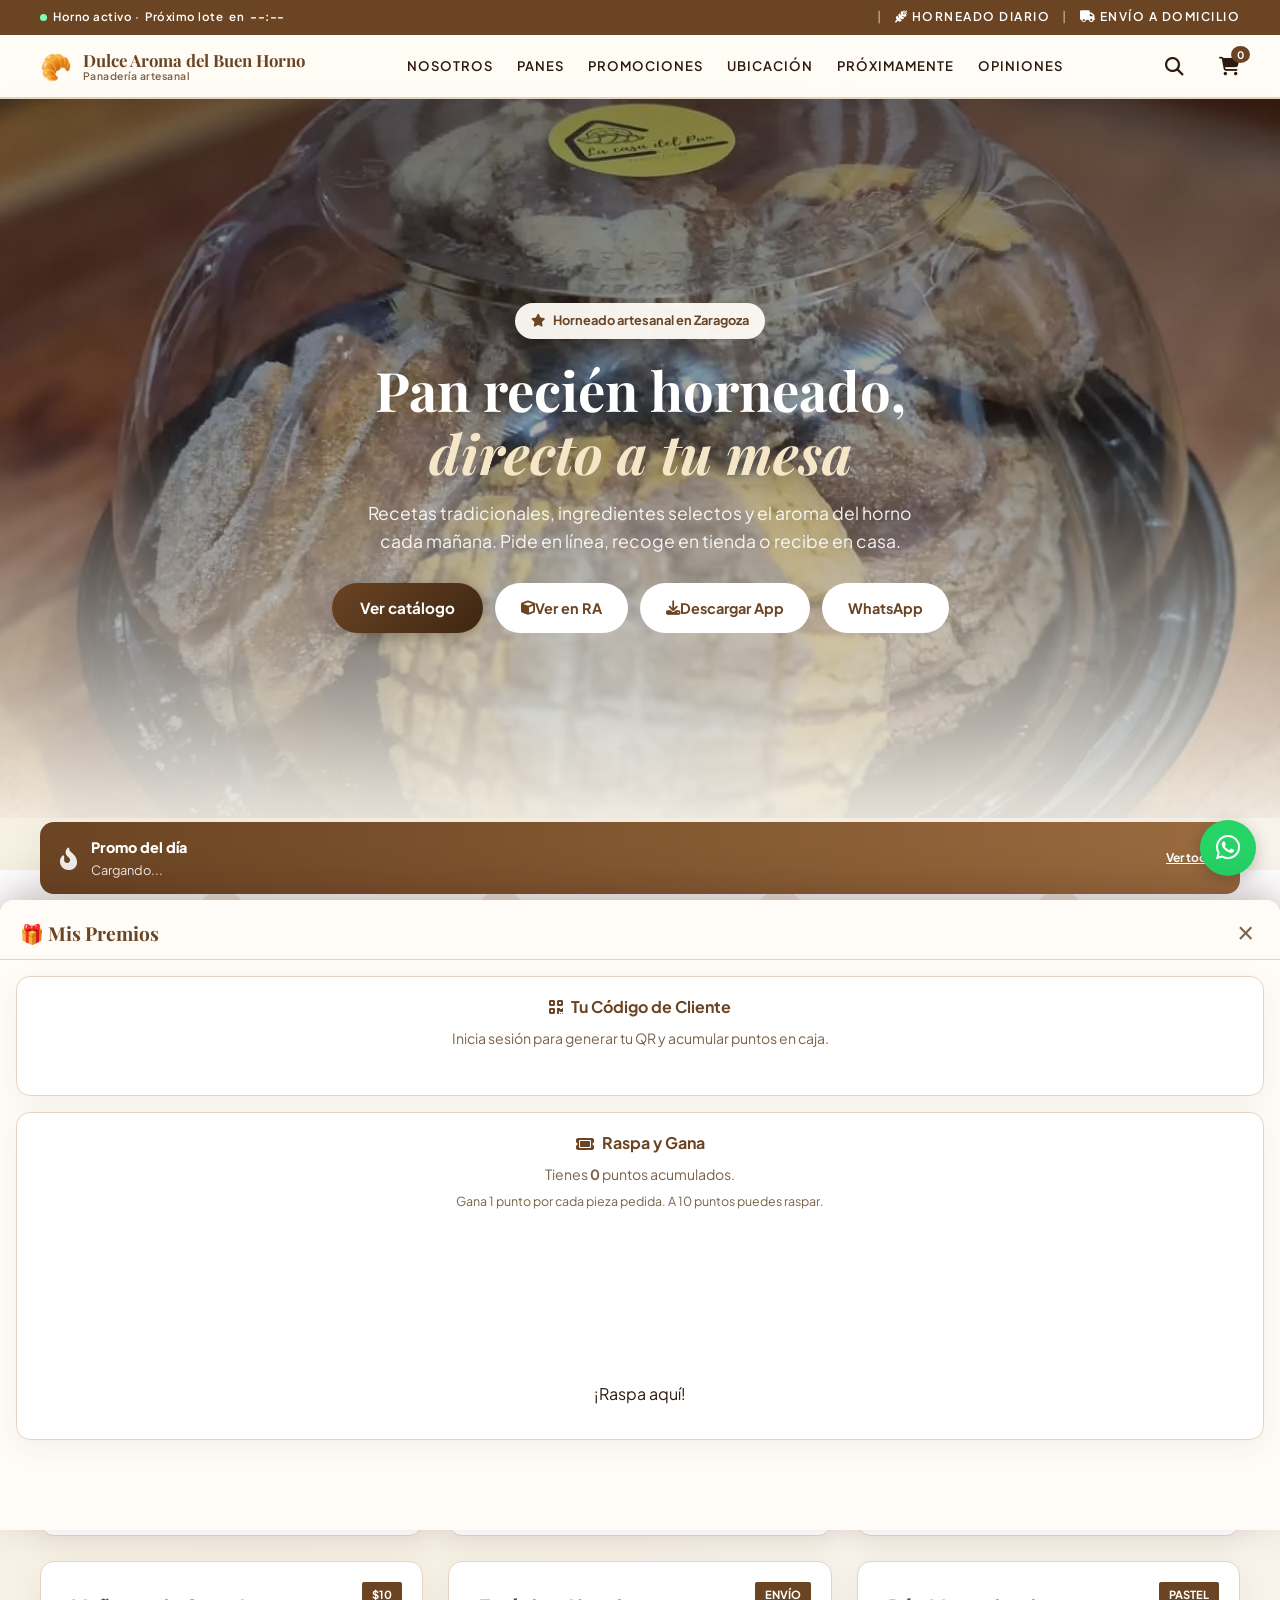
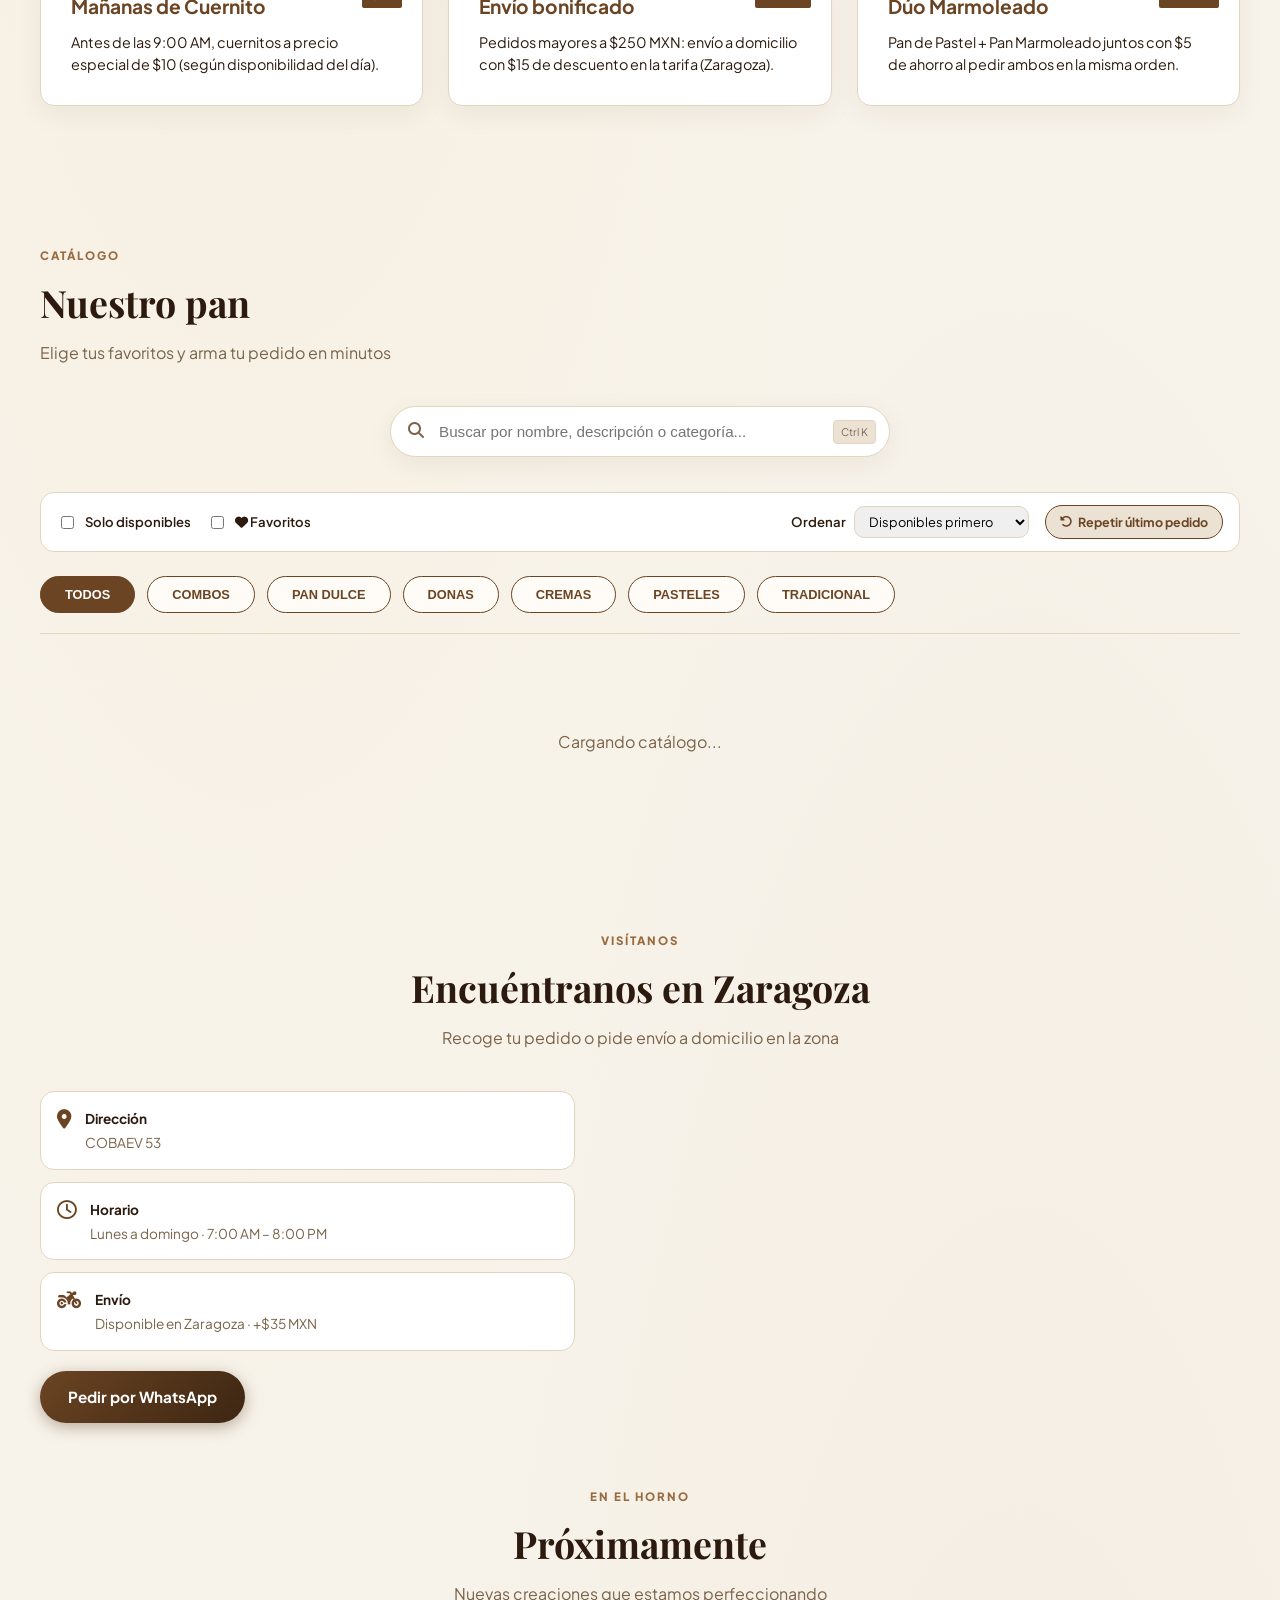
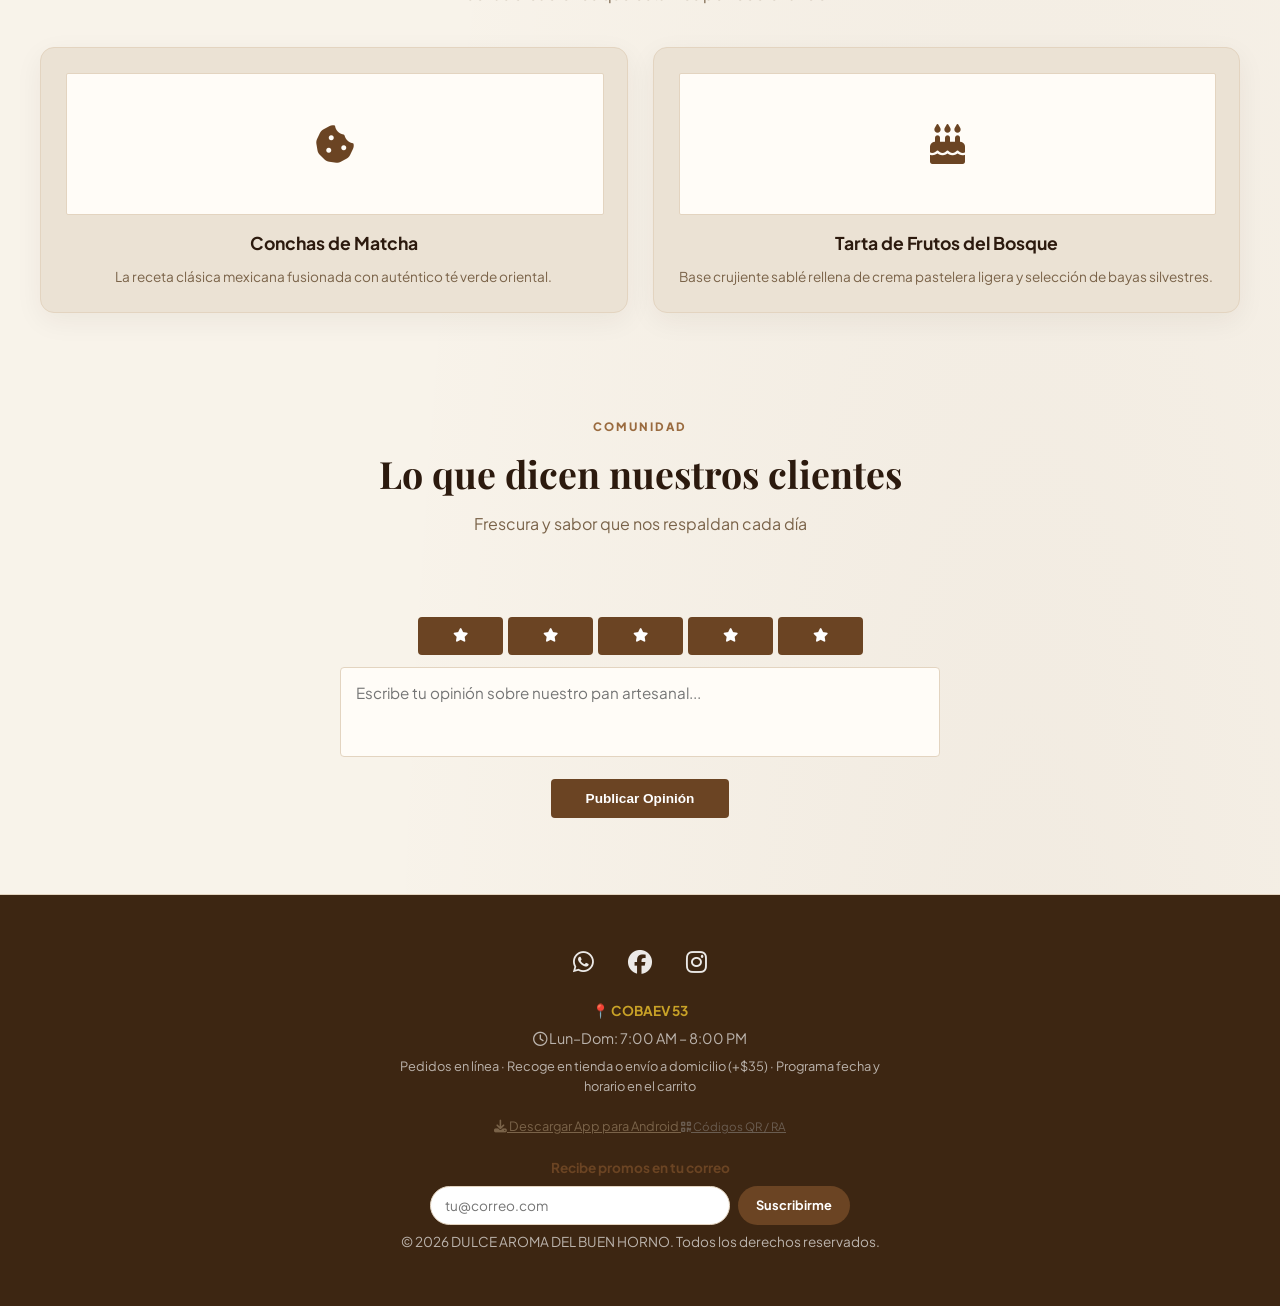
==== index.html @ f2984116 "Actualización App" ====
<!DOCTYPE html>
<html lang="es">
<head>
<script src="https://cdnjs.cloudflare.com/ajax/libs/qrcodejs/1.0.0/qrcode.min.js"></script>
    <meta charset="UTF-8">
    <meta name="viewport" content="width=device-width, initial-scale=1.0">
    <style>
        html, body {
            overflow-x: hidden;
            width: 100%;
            margin: 0;
            padding: 0;
            -webkit-user-select: none;
            user-select: none;
            -webkit-tap-highlight-color: transparent;
        }
        body {
            overscroll-behavior-y: none;
        }
    </style>
    <title>DULCE AROMA DEL BUEN HORNO - Panadería Artesanal en Zaragoza</title>
    <meta name="description" content="Pan artesanal horneado diario en Zaragoza. Pan dulce, donas, pasteles y combos. Pide en línea y recoge en tienda.">
    <meta name="theme-color" content="#7b5533">
    <link rel="canonical" href="https://dulce-aroma-del-buen-hor-8480a.web.app/">
    <meta property="og:type" content="website">
    <meta property="og:title" content="DULCE AROMA DEL BUEN HORNO - Panadería Artesanal">
    <meta property="og:description" content="Pan recién horneado, pedidos en línea y recogida en tienda. Zaragoza.">
    <meta property="og:image" content="img/Combo.webp">
    <meta property="og:locale" content="es_MX">
    <link rel="preconnect" href="https://fonts.googleapis.com">
    <link rel="preconnect" href="https://fonts.gstatic.com" crossorigin>
    <link href="https://fonts.googleapis.com/css2?family=Playfair+Display:ital,wght@0,500;0,700;1,500&family=Plus+Jakarta+Sans:wght@400;500;600;700;800&display=swap" rel="stylesheet">
    <link rel="stylesheet" href="css/style.css">
    <link rel="stylesheet" href="https://cdnjs.cloudflare.com/ajax/libs/font-awesome/6.4.0/css/all.min.css">
    <script src="https://cdn.jsdelivr.net/npm/sweetalert2@11" defer></script>
    <link rel="manifest" href="manifest.json">
    <link rel="icon" href="img/favicon.ico" type="image/x-icon">
    <meta name="apple-mobile-web-app-capable" content="yes">
    <meta name="apple-mobile-web-app-title" content="Dulce Aroma">
    <script type="application/ld+json">
    {
      "@context": "https://schema.org",
      "@type": "Bakery",
      "name": "Dulce Aroma del Buen Horno",
      "description": "Panadería artesanal con horneado diario en Zaragoza, México.",
      "image": "img/Combo.webp",
      "address": {
        "@type": "PostalAddress",
        "streetAddress": "COBAEV 53",
        "addressLocality": "Zaragoza",
        "addressCountry": "MX"
      },
      "openingHours": "Mo-Su 07:00-20:00",
      "telephone": "+529223773794",
      "servesCuisine": "Pan mexicano artesanal",
      "priceRange": "$$"
    }
    </script>
</head>
<body>

    <a href="#productos" class="skip-link">Saltar al catálogo</a>

    <div class="top-bar">
        <div class="top-bar-content">
            <span class="top-bar-live"><span class="pulse-dot" aria-hidden="true"></span> Horno activo · <span id="hornoCountdownLabel">Próximo lote</span> en <strong id="hornoCountdown">--:--</strong></span>
            <span class="top-bar-sep top-bar-sep-mid">|</span>
            <span><i class="fa-solid fa-wheat-awn" aria-hidden="true"></i> HORNEADO DIARIO</span>
            <span class="top-bar-sep">|</span>
            <span><i class="fa-solid fa-truck" aria-hidden="true"></i> ENVÍO A DOMICILIO</span>
        </div>
    </div>

    <div id="navOverlay" class="nav-overlay" aria-hidden="true"></div>

    <aside id="cartSidebar" class="side-panel cart-panel" role="dialog" aria-labelledby="cartTitle" aria-modal="true">
        <div class="cart-header side-header">
            <div>
                <p class="cart-eyebrow">Tu bolsa</p>
                <h2 id="cartTitle">Carrito</h2>
                <button type="button" id="btnClearCart" class="btn-link-subtle" onclick="vaciarCarritoCompleto()">Vaciar todo</button>
            </div>
            <button type="button" class="close-side" onclick="closeSide('cartSidebar')" aria-label="Cerrar carrito">&times;</button>
        </div>

        <div class="cart-panel-body">
            <section class="cart-block cart-block-items">
                <div class="cart-block-head">
                    <h3>Productos</h3>
                    <span id="cartItemCount" class="cart-pill">0</span>
                </div>
                <div id="cartItemsContainer" class="cart-items-list">
                    <div class="cart-empty-state">
                        <i class="fa-solid fa-basket-shopping" aria-hidden="true"></i>
                        <p>Tu carrito está vacío</p>
                        <button type="button" class="btn-secundario" onclick="closeSide('cartSidebar'); scrollAlCatalogo();">Ver catálogo</button>
                    </div>
                </div>
            </section>

            <div id="cartCheckoutPanel" class="cart-checkout-panel" hidden>
                <details class="cart-accordion" id="accordionCupon">
                    <summary><i class="fa-solid fa-ticket" aria-hidden="true"></i> Cupón de descuento</summary>
                    <div class="cart-accordion-body">
                        <div class="fila-cupon">
                            <input type="text" id="inputCupon" class="input-cupon" placeholder="Ej: CONCHALOVER" aria-label="Código de cupón">
                            <button type="button" class="btn-aplicar-cupon" onclick="aplicarCupon()">Aplicar</button>
                        </div>
                        <p id="mensajeCuponStatus" class="mensaje-cupon-ok" hidden></p>
                    </div>
                </details>

                <section class="cart-block cart-block-entrega">
                    <div class="cart-block-head">
                        <h3>Entrega</h3>
                    </div>

                    <p class="cart-hint">Elige cómo recibir tu pedido</p>
                    <div class="metodo-entrega-grid" role="radiogroup" aria-label="Método de entrega">
                        <label class="metodo-entrega-card is-selected">
                            <input type="radio" name="metodoEntrega" value="tienda" checked>
                            <span class="metodo-icon"><i class="fa-solid fa-store" aria-hidden="true"></i></span>
                            <span class="metodo-text">
                                <strong>Recoger en tienda</strong>
                                <small>Zaragoza · Sin costo</small>
                            </span>
                        </label>
                        <label class="metodo-entrega-card">
                            <input type="radio" name="metodoEntrega" value="domicilio">
                            <span class="metodo-icon"><i class="fa-solid fa-motorcycle" aria-hidden="true"></i></span>
                            <span class="metodo-text">
                                <strong>Envío a domicilio</strong>
                                <small>+<span id="labelCostoEnvio">$35.00</span> MXN</small>
                            </span>
                        </label>
                    </div>

                    <div id="bloqueDireccionDomicilio" class="bloque-direccion-domicilio" hidden>
                        <label for="direccionEntregaPedido">Dirección de entrega</label>
                        <textarea id="direccionEntregaPedido" rows="2" placeholder="Calle, número, colonia, referencias..."></textarea>
                        <p class="cart-hint-small">Usamos la dirección de tu perfil si iniciaste sesión; puedes corregirla aquí.</p>
                    </div>

                    <p class="cart-subtitle"><i class="fa-regular fa-calendar" aria-hidden="true"></i> Fecha y horario</p>
                    <div class="cart-campos-grid">
                        <div class="control-logistica">
                            <label for="fechaEntrega">Día</label>
                            <input type="date" id="fechaEntrega" required>
                        </div>
                        <div class="control-logistica">
                            <label for="horarioEntrega">Horario</label>
                            <select id="horarioEntrega" required>
                                <option value="">Selecciona...</option>
                                <option value="07:00 AM - 09:00 AM">07:00 – 09:00 (Recién horneado)</option>
                                <option value="09:00 AM - 11:00 AM">09:00 – 11:00</option>
                                <option value="11:00 AM - 01:00 PM">11:00 – 13:00</option>
                                <option value="04:00 PM - 06:00 PM">16:00 – 18:00 (Tarde)</option>
                                <option value="06:00 PM - 08:00 PM">18:00 – 20:00</option>
                            </select>
                        </div>
                    </div>
                </section>
            </div>
        </div>

        <div class="cart-footer side-footer">
            <div id="cartResumen" class="cart-resumen">
                <div class="resumen-linea"><span>Subtotal</span><span id="resumenSubtotal">$0.00</span></div>
                <div class="resumen-linea resumen-descuento" id="lineaDescuento" hidden>
                    <span>Descuento</span><span id="resumenDescuento">-$0.00</span>
                </div>
                <div class="resumen-linea resumen-envio" id="lineaEnvio" hidden>
                    <span>Envío a domicilio</span><span id="resumenEnvio">+$0.00</span>
                </div>
                <div class="resumen-linea resumen-total">
                    <span>Total</span><span id="cartTotalText">$0.00</span>
                </div>
            </div>
            <button type="button" class="btn-checkout" onclick="finalizarCompraServidor()">
                <span>Finalizar pedido</span>
                <i class="fa-solid fa-arrow-right" aria-hidden="true"></i>
            </button>
        </div>
    </aside>

    <aside id="sideCuenta" class="side-panel side-panel-perfil" role="dialog" aria-labelledby="perfilTitle" aria-modal="true">
        <div class="side-header">
            <div>
                <h2 id="perfilTitle">Mi cuenta</h2>
          <button type="button" id="btnCerrarSesion" class="btn-link-danger" onclick="cerrarSesionUsuario()">Cerrar sesión</button>
            </div>
             <button type="button" class="close-side" onclick="closeSide('sideCuenta')" aria-label="Cerrar perfil">&times;</button>
        </div>
        
        <div class="side-body perfil-body">
            <div class="perfil-hero-card">
                <div class="perfil-avatar-wrap">
                    <div class="perfil-avatar" id="perfilAvatarRing">
                        <img id="perfilAvatarImg" class="perfil-avatar-img" alt="" width="88" height="88" hidden>
                        <div id="perfilAvatarPlaceholder" class="perfil-avatar-placeholder" aria-hidden="true">
                            <i class="fa-solid fa-user"></i>
                        </div>
                    </div>
                    <label class="perfil-cambiar-foto" for="inputFotoPerfil">
                        <i class="fa-solid fa-camera" aria-hidden="true"></i> Cambiar foto
                    </label>
                    <input type="file" id="inputFotoPerfil" accept="image/jpeg,image/png,image/webp" hidden>
                </div>
                <div class="perfil-hero-texto">
                    <p class="perfil-nombre-display" id="perfNombre">Cargando...</p>
                    <p class="perfil-correo-display" id="perfCorreo">—</p>
                    <p class="perfil-miembro" id="perfMiembroDesde">Cliente registrado</p>
                </div>
            </div>

            <div id="vistaLecturaPerfil" class="perfil-secciones">
                <div class="perfil-datos-card perfil-card-moderna perfil-lealtad-card">
                    <h4><i class="fa-solid fa-star" aria-hidden="true"></i> Club Dulce Aroma</h4>
                    <p class="perfil-lealtad-puntos"><span id="perfPuntosLealtad">0</span> panes acumulados</p>
                    <div class="perfil-lealtad-barra"><div id="perfBarraLealtad" class="perfil-lealtad-fill"></div></div>
                    <p class="perfil-lealtad-hint">Gana 1 punto por cada pieza en tus pedidos. A 10 puntos: sorpresa del horno.</p>
                </div>
                <div class="perfil-datos-card perfil-card-moderna">
                    <h4><i class="fa-solid fa-address-card" aria-hidden="true"></i> Contacto y entrega</h4>
                    <dl class="perfil-dl">
                        <div><dt>Teléfono</dt><dd id="perfTelefono">—</dd></div>
                        <div><dt>Dirección</dt><dd id="perfDireccion">—</dd></div>
                    </dl>
                </div>
                <div class="perfil-datos-card perfil-card-moderna perfil-notes-card">
                    <h4><i class="fa-solid fa-note-sticky" aria-hidden="true"></i> Notas personales</h4>
                    <p class="perfil-notas-texto" id="perfNotas">Sin notas.</p>
                </div>

                <div class="perfil-datos-card perfil-card-moderna" style="border-left: 4px solid #7b5533;">
                    <h4><i class="fa-solid fa-ticket" aria-hidden="true"></i> Mis Cupones Ganados</h4>
                    <div id="contenedorCuponesPerfil" style="margin-top: 10px; max-height: 200px; overflow-y: auto;">
                        <p style="color: #888; font-size: 13px; text-align: center;">Cargando tus cupones...</p>
                    </div>
                </div>
                <button type="button" class="btn-pedir btn-perfil-editar" id="btnActivarEdicionPerf" onclick="conmutarModoEdicionPerfil(true)">
                    <i class="fa-solid fa-pen" aria-hidden="true"></i> Editar perfil
                </button>
            </div>
            
            
            <div id="vistaFormularioPerfil" class="perfil-formulario perfil-form-moderno">
                <div class="perfil-datos-card perfil-card-moderna">
                    <h4>Editar información</h4>
                    <div class="campo-perfil">
                        <label for="editPerfNombre">Nombre(s)</label>
                        <input type="text" id="editPerfNombre" autocomplete="given-name">
                    </div>
                    <div class="campo-perfil">
                        <label for="editPerfApellidos">Apellidos</label>
                        <input type="text" id="editPerfApellidos" autocomplete="family-name">
                    </div>
                    <div class="campo-perfil">
                        <label for="editPerfTelefono">Teléfono</label>
                        <input type="tel" id="editPerfTelefono" autocomplete="tel">
                    </div>
                    <div class="campo-perfil">
                        <label for="editPerfDireccion">Dirección completa</label>
                        <input type="text" id="editPerfDireccion" autocomplete="street-address">
                    </div>
                    <div class="campo-perfil">
                        <label for="editPerfNotas">Notas (alergias, preferencias, instrucciones)</label>
                        <textarea id="editPerfNotas" rows="3" placeholder="Ej: Sin nueces, timbre azul, dejar en portería..."></textarea>
                    </div>
                    <div class="fila-botones-perfil">
                        <button type="button" class="btn-pedir btn-guardar-perfil" onclick="guardarDatosPerfilActualizados()">Guardar cambios</button>
                        <button type="button" class="btn-pedir btn-cancelar-perfil" onclick="conmutarModoEdicionPerfil(false)">Cancelar</button>
                    </div>
                </div>
            </div>

            <hr class="divisor-perfil">
            <h4 class="titulo-historial-perfil"><i class="fa-solid fa-clock-rotate-left" aria-hidden="true"></i> Mis pedidos recientes</h4>
            <div id="contenedorHistorialPedidos">
                <p class="text-muted">Inicia sesión para ver tu historial de pan...</p>
            </div>
        </div>
    </aside>

    <div id="modalAuth" class="modal-auth" role="dialog" aria-labelledby="authTitle" aria-modal="true">
        <div class="auth-content">
            <button type="button" class="close-auth" onclick="closeAuth()" aria-label="Cerrar">&times;</button>
            <p id="authTitle" class="visually-hidden">Iniciar sesión o registrarse</p>
            <div class="auth-header">
                <button type="button" id="btnTabLogin" class="auth-tab active" onclick="switchTab('login')">INICIAR SESIÓN</button>
                <button type="button" id="btnTabRegister" class="auth-tab" onclick="switchTab('register')">REGISTRARSE</button>
            </div>
            <form id="formLogin" class="auth-form">
                <div class="auth-inputs">
                    <input type="email" id="loginCorreo" placeholder="Correo electrónico" required autocomplete="email">
                    <div class="password-wrapper">
                        <input type="password" id="loginPassword" placeholder="Contraseña" required autocomplete="current-password">
                        <button type="button" class="id-toggle fa-solid fa-eye" aria-label="Mostrar contraseña" onclick="togglePasswordVisibility('loginPassword', this)"></button>
                    </div>
                </div>
                <button type="submit" class="btn-submit-auth">ENTRAR</button>
            </form>
            <form id="formRegister" class="auth-form perfil-formulario">
                <div class="auth-inputs">
                    <input type="text" id="regNombre" placeholder="Nombre(s)" required autocomplete="given-name">
                    <input type="text" id="regApellidos" placeholder="Apellidos" required autocomplete="family-name">
                    <input type="email" id="regCorreo" placeholder="Correo electrónico" required autocomplete="email">
                    <input type="tel" id="regTelefono" placeholder="Teléfono" required autocomplete="tel">
                    <div class="password-wrapper">
                        <input type="password" id="regPassword" placeholder="Contraseña" required autocomplete="new-password">
                        <button type="button" class="id-toggle fa-solid fa-eye" aria-label="Mostrar contraseña" onclick="togglePasswordVisibility('regPassword', this)"></button>
                    </div>
                    <input type="text" id="regDireccion" placeholder="Dirección de envío completa" required autocomplete="street-address">
                </div>
                <button type="submit" class="btn-submit-auth">CREAR CUENTA</button>
            </form>
        </div>
    </div>

    <header class="main-header">
        <div class="header-container">
            <a href="#inicio" class="logo" aria-label="Dulce Aroma del Buen Horno">
                <span class="logo-icon" aria-hidden="true">🥐</span>
                <span class="logo-text">
                    <span class="logo-largo">Dulce Aroma del Buen Horno</span>
                    <span class="logo-corto">Dulce Aroma</span>
                    <span class="logo-tagline">Panadería artesanal</span>
                </span>
            </a>
            <button type="button" class="menu-toggle" id="menuToggle" aria-label="Abrir menú" aria-expanded="false" aria-controls="navPrincipal">
                <i class="fa-solid fa-bars" aria-hidden="true"></i>
            </button>
            <nav id="navPrincipal" class="nav-links" aria-label="Principal">
                <a href="#inicio">NOSOTROS</a>
                <a href="#productos">PANES</a>
                <a href="#promociones">PROMOCIONES</a>
                <a href="#ubicacion">UBICACIÓN</a>
                <a href="#proximamente">PRÓXIMAMENTE</a>
                <a href="#reseñas">OPINIONES</a>
            </nav>
            <div class="header-icons">
                <button type="button" onclick="window.abrirBusquedaRapida?.()" class="icon-link" aria-label="Búsqueda rápida (Ctrl+K)" title="Ctrl+K"><i class="fa-solid fa-magnifying-glass" aria-hidden="true"></i></button>
                <div id="userSessionContainer"></div>
                <button type="button" id="cartNavButton" onclick="openSide('cartSidebar')" class="icon-link cart-icon-wrapper" aria-label="Abrir carrito">
                    <i class="fa-solid fa-cart-shopping" aria-hidden="true"></i>
                    <span id="cartCount" class="badge">0</span>
                </button>
            </div>
        </div>
    </header>

    <section id="inicio" class="hero">
        <div class="hero-overlay"></div>
        <div class="hero-content">
            <span class="hero-badge"><i class="fa-solid fa-star" aria-hidden="true"></i> Horneado artesanal en Zaragoza</span>
            <h1>Pan recién horneado,<br><em>directo a tu mesa</em></h1>
            <p>Recetas tradicionales, ingredientes selectos y el aroma del horno cada mañana. Pide en línea, recoge en tienda o recibe en casa.</p>
            <div class="hero-actions">
                <button type="button" class="btn-primario" onclick="scrollAlCatalogo()">Ver catálogo</button>
            <a href="ra.html" class="btn-secundario-hero"><i class="fa-solid fa-cube" aria-hidden="true"></i> Ver en RA</a>
            <a href="/app.apk" download class="btn-secundario-hero btn-instalar-app" id="btnInstalarApp">
    <i class="fa-solid fa-download" aria-hidden="true"></i> Descargar App
</a>
            <a href="https://wa.me/529223773794" class="btn-secundario-hero" target="_blank" rel="noopener noreferrer">WhatsApp</a>
            <div id="appExclusivaSeccion" class="app-exclusiva-seccion" hidden>
                <div class="qr-usuario-card">
                    <h4>Tu Código de Cliente</h4>
                    <p>Muestra este QR en caja para identificarte y acumular puntos.</p>
                    <div id="qrcodeContainer"></div>
                    <p class="qr-info-id">ID: <span id="qrUserId"></span></p>
                </div>
                <div class="raspa-gana-card">
                    <h4>Raspa y Gana un Pan Gratis!</h4>
                    <p>Tienes <span id="puntosUsuarioRaspaGana">0</span> puntos. Raspa para ver si ganas!</p>
                    <div id="scratchCardContainer" class="scratch-card-container">
                        <canvas id="scratchCardCanvas" width="300" height="150"></canvas>
                        <div class="scratch-card-overlay">¡Raspa aquí!</div>
                    </div>
                    <p id="raspaGanaMensaje" class="raspa-gana-mensaje" hidden></p>
                    <button id="btnNuevoRaspaGana" class="btn-primario" hidden>Jugar de nuevo</button>
                </div>
            </div>
            </div>
        </div>
    </section>

    <div id="promoDelDia" class="promo-dia-banner reveal-on-scroll" role="status">
        <div class="promo-dia-inner">
            <span class="promo-dia-icon"><i class="fa-solid fa-fire-flame-curved" aria-hidden="true"></i></span>
            <div>
                <p class="promo-dia-titulo">Promo del día</p>
                <p class="promo-dia-desc">Cargando...</p>
            </div>
            <a href="#promociones" class="promo-dia-link">Ver todas</a>
        </div>
    </div>

    <section class="trust-bar" aria-label="Ventajas">
        <div class="trust-bar-inner">
            <div class="trust-item"><i class="fa-solid fa-fire-burner" aria-hidden="true"></i><span>Horneado diario</span></div>
            <div class="trust-item"><i class="fa-solid fa-hand-holding-heart" aria-hidden="true"></i><span>Hecho a mano</span></div>
            <div class="trust-item"><i class="fa-solid fa-store" aria-hidden="true"></i><span>Recogida en tienda</span></div>
            <div class="trust-item"><i class="fa-solid fa-motorcycle" aria-hidden="true"></i><span>Envío a domicilio</span></div>
        </div>
    </section>

    <section class="destacados-seccion reveal-on-scroll" aria-label="Más pedidos">
        <div class="destacados-header">
            <h3><i class="fa-solid fa-fire" aria-hidden="true"></i> Lo más pedido hoy</h3>
            <button type="button" class="btn-link-subtle" onclick="scrollAlCatalogo()">Ver todo</button>
        </div>
        <div id="destacadosTrack" class="destacados-track"></div>
    </section>

    <section id="promociones" class="seccion-promociones reveal-on-scroll">
        <header class="section-header">
            <span class="section-eyebrow">Ofertas</span>
            <h2>Promociones de la semana</h2>
            <p class="section-desc">Aprovecha antes de que se acaben del mostrador</p>
        </header>
        <div class="grid-promociones">
            <div class="card-promocion">
                <div class="promo-badge">2X1</div>
                <h4>Martes de Donas</h4>
                <p>Compra dona de chocolate o azúcar y llévate la segunda gratis. Válido martes en mostrador y pedidos web.</p>
            </div>
            <div class="card-promocion">
                <div class="promo-badge">-15%</div>
                <h4>Viernes de Roles</h4>
                <p>15% de descuento en Roles de Canela cada viernes. Cupón en carrito: <strong>HORNO20</strong> (mín. 3 piezas).</p>
            </div>
            <div class="card-promocion">
                <div class="promo-badge">3×2</div>
                <h4>Empanadas del jueves</h4>
                <p>Lleva 3 empanadas y paga 2. Ideal para la merienda o para compartir en familia.</p>
            </div>
            <div class="card-promocion">
                <div class="promo-badge">$10</div>
                <h4>Mañanas de Cuernito</h4>
                <p>Antes de las 9:00 AM, cuernitos a precio especial de $10 (según disponibilidad del día).</p>
            </div>
            <div class="card-promocion">
                <div class="promo-badge">ENVÍO</div>
                <h4>Envío bonificado</h4>
                <p>Pedidos mayores a $250 MXN: envío a domicilio con $15 de descuento en la tarifa (Zaragoza).</p>
            </div>
            <div class="card-promocion">
                <div class="promo-badge">PASTEL</div>
                <h4>Dúo Marmoleado</h4>
                <p>Pan de Pastel + Pan Marmoleado juntos con $5 de ahorro al pedir ambos en la misma orden.</p>
            </div>
        </div>
    </section>

    <section id="productos" class="productos-seccion reveal-on-scroll">
        <header class="section-header section-header-left">
            <span class="section-eyebrow">Catálogo</span>
            <h2>Nuestro pan</h2>
            <p class="section-desc">Elige tus favoritos y arma tu pedido en minutos</p>
        </header>
        <div class="contenedor-buscador-pan">
            <i class="fa-solid fa-magnifying-glass icono-busqueda" aria-hidden="true"></i>
            <input type="search" id="inputBuscador" placeholder="Buscar por nombre, descripción o categoría..." aria-label="Buscar productos">
            <kbd class="busqueda-kbd" aria-hidden="true">Ctrl K</kbd>
        </div>
        <div class="catalogo-toolbar">
            <label class="toolbar-toggle">
                <input type="checkbox" id="toggleSoloDisponibles">
                <span>Solo disponibles</span>
            </label>
            <label class="toolbar-toggle">
                <input type="checkbox" id="toggleSoloFavoritos">
                <span><i class="fa-solid fa-heart" aria-hidden="true"></i> Favoritos</span>
            </label>
            <label class="toolbar-orden">
                <span>Ordenar</span>
                <select id="selectOrdenCatalogo">
                    <option value="default">Disponibles primero</option>
                    <option value="precio-asc">Precio: menor a mayor</option>
                    <option value="precio-desc">Precio: mayor a menor</option>
                    <option value="nombre">Nombre A–Z</option>
                </select>
            </label>
            <button type="button" class="btn-repetir-pedido" onclick="repetirUltimoPedido()">
                <i class="fa-solid fa-rotate-left" aria-hidden="true"></i> Repetir último pedido
            </button>
        </div>
        <div class="categorias-bar" role="tablist" aria-label="Categorías de productos">
            <button type="button" class="btn-categoria active" data-categoria="todos">TODOS</button>
            <button type="button" class="btn-categoria" data-categoria="combos">COMBOS</button>
            <button type="button" class="btn-categoria" data-categoria="pan-dulce">PAN DULCE</button>
            <button type="button" class="btn-categoria" data-categoria="donas">DONAS</button>
            <button type="button" class="btn-categoria" data-categoria="cremas">CREMAS</button>
            <button type="button" class="btn-categoria" data-categoria="pasteles">PASTELES</button>
            <button type="button" class="btn-categoria" data-categoria="tradicional">TRADICIONAL</button>
        </div>
        <p id="mensajeSinResultados" class="mensaje-sin-resultados" hidden>No encontramos ese pan. Prueba otro nombre o categoría.</p>
        <div id="grid-productos" class="grid-productos">
    <p class="catalogo-cargando">Cargando catálogo...</p>
</div>
    </section>

    <section id="ubicacion" class="seccion-ubicacion reveal-on-scroll">
        <header class="section-header">
            <span class="section-eyebrow">Visítanos</span>
            <h2>Encuéntranos en Zaragoza</h2>
            <p class="section-desc">Recoge tu pedido o pide envío a domicilio en la zona</p>
        </header>
        <div class="ubicacion-grid">
            <div class="ubicacion-info">
                <div class="ubicacion-card">
                    <i class="fa-solid fa-location-dot" aria-hidden="true"></i>
                    <div>
                        <strong>Dirección</strong>
                        <p>COBAEV 53</p>
                    </div>
                </div>
                <div class="ubicacion-card">
                    <i class="fa-regular fa-clock" aria-hidden="true"></i>
                    <div>
                        <strong>Horario</strong>
                        <p>Lunes a domingo · 7:00 AM – 8:00 PM</p>
                    </div>
                </div>
                <div class="ubicacion-card">
                    <i class="fa-solid fa-motorcycle" aria-hidden="true"></i>
                    <div>
                        <strong>Envío</strong>
                        <p>Disponible en Zaragoza · +$35 MXN</p>
                    </div>
                </div>
                <a href="https://wa.me/529223773794" class="btn-primario ubicacion-cta" target="_blank" rel="noopener noreferrer">Pedir por WhatsApp</a>
            </div>
           <div class="ubicacion-mapa">
    <iframe 
        src="https://www.google.com/maps/embed?pb=!1m18!1m12!1m3!1d3375.349100690003!2d-94.6316231!3d17.9594421!2m3!1f0!2f0!3f0!3m2!1i1024!2i768!4f13.1!3m3!1m2!1s0x85ea273b74885835%3A0x3eb988dba9226eed!2sCOBAEV%2053!5e1!3m2!1ses-419!2smx!4v1780695218769!5m2!1ses-419!2smx" 
        width="100%" 
        height="100%" 
        style="border:0;" 
        allowfullscreen="" 
        loading="lazy" 
        referrerpolicy="no-referrer-when-downgrade">
    </iframe>
</div>
        </div>
    </section>

    <section id="proximamente" class="seccion-proximamente reveal-on-scroll">
        <header class="section-header">
            <span class="section-eyebrow">En el horno</span>
            <h2>Próximamente</h2>
            <p class="section-desc">Nuevas creaciones que estamos perfeccionando</p>
        </header>
        <div class="grid-proximamente">
            <div class="item-prox">
                <div class="prox-img-placeholder"><i class="fa-solid fa-cookie-bite" aria-hidden="true"></i></div>
                <h4>Conchas de Matcha</h4>
                <p>La receta clásica mexicana fusionada con auténtico té verde oriental.</p>
            </div>
            <div class="item-prox">
                <div class="prox-img-placeholder"><i class="fa-solid fa-cake-candles" aria-hidden="true"></i></div>
                <h4>Tarta de Frutos del Bosque</h4>
                <p>Base crujiente sablé rellena de crema pastelera ligera y selección de bayas silvestres.</p>
            </div>
        </div>
    </section>

    <section id="reseñas" class="seccion-reseñas reveal-on-scroll">
        <header class="section-header">
            <span class="section-eyebrow">Comunidad</span>
            <h2>Lo que dicen nuestros clientes</h2>
            <p class="section-desc">Frescura y sabor que nos respaldan cada día</p>
        </header>
        <div id="lista-reseñas" class="grid-reseñas"></div>
        <div class="form-reseña-contenedor">
            <div class="selector-estrellas-calif" role="group" aria-label="Calificación">
                <button type="button" class="fa-solid fa-star estrella-voto" data-valor="1" aria-label="1 estrella"></button>
                <button type="button" class="fa-solid fa-star estrella-voto" data-valor="2" aria-label="2 estrellas"></button>
                <button type="button" class="fa-solid fa-star estrella-voto" data-valor="3" aria-label="3 estrellas"></button>
                <button type="button" class="fa-solid fa-star estrella-voto" data-valor="4" aria-label="4 estrellas"></button>
                <button type="button" class="fa-solid fa-star estrella-voto" data-valor="5" aria-label="5 estrellas"></button>
            </div>
            <textarea id="texto-reseña" placeholder="Escribe tu opinión sobre nuestro pan artesanal..." aria-label="Tu opinión"></textarea>
            <button type="button" onclick="enviarReseña()">Publicar Opinión</button>
        </div>
    </section>

    <footer>
        <div class="redes-sociales">
            <a href="https://wa.me/529223773794" target="_blank" rel="noopener noreferrer" aria-label="WhatsApp"><i class="fab fa-whatsapp" aria-hidden="true"></i></a>
            <a href="https://www.facebook.com/profile.php?id=61590232454249" target="_blank" rel="noopener noreferrer" aria-label="Facebook"><i class="fab fa-facebook" aria-hidden="true"></i></a>
            <a href="https://www.instagram.com/dulcearoma_delbuenhorno" target="_blank" rel="noopener noreferrer" aria-label="Instagram"><i class="fab fa-instagram" aria-hidden="true"></i></a>
        </div>
        <p class="footer-location">📍 COBAEV 53</p>
        <p class="footer-horario"><i class="fa-regular fa-clock" aria-hidden="true"></i> Lun–Dom: 7:00 AM – 8:00 PM</p>
        <p class="footer-aviso">Pedidos en línea · Recoge en tienda o envío a domicilio (+$35) · Programa fecha y horario en el carrito</p>
        <p class="footer-app-pronto" id="footerAppMovil">
            <a href="/app.apk" download style="color:inherit;">
    <i class="fa-solid fa-download"></i> Descargar App para Android
</a>
        <button type="button" class="footer-link-discreto" id="btnToggleQrRa" aria-expanded="false" aria-controls="panelQrRa">
            <i class="fa-solid fa-qrcode" aria-hidden="true"></i> Códigos QR / RA
        </button>
        <div id="panelQrRa" class="panel-qr-ra" hidden>
            <p class="panel-qr-titulo">Experiencia RA — CODIGORA</p>
            <p class="panel-qr-desc">Escanea para ver cómo lucirá nuestra panadería en realidad aumentada.</p>
            <img src="img/CODIGORA.webp" alt="Código QR CODIGORA para realidad aumentada" width="140" height="140" loading="lazy">
            <a href="ra.html" class="panel-qr-enlace">Abrir experiencia RA</a>
        </div>
        <form id="formNewsletter" class="newsletter-footer">
            <p class="newsletter-titulo">Recibe promos en tu correo</p>
            <div class="newsletter-fila">
                <input type="email" name="email" placeholder="tu@correo.com" required aria-label="Correo para newsletter">
                <button type="submit">Suscribirme</button>
            </div>
        </form>
        <p class="footer-copyright">&copy; 2026 DULCE AROMA DEL BUEN HORNO. Todos los derechos reservados.</p>
    </footer>

    <div id="stickyCartBar" class="sticky-cart-bar" aria-live="polite">
        <div class="sticky-cart-info">
            <span class="sticky-cart-count">0</span> en tu bolsa
            <strong class="sticky-cart-total">$0.00</strong>
        </div>
        <button type="button" class="btn-primario sticky-cart-btn" onclick="openSide('cartSidebar')">Ver carrito</button>
    </div>

    <button type="button" id="btnBackTop" class="btn-back-top" aria-label="Volver arriba"><i class="fa-solid fa-chevron-up" aria-hidden="true"></i></button>

    <div id="modalVistaRapida" class="modal-vista-rapida" hidden role="dialog" aria-modal="true" aria-labelledby="vrNombre">
        <div class="modal-vr-content">
            <button type="button" id="btnCerrarVistaRapida" class="close-side modal-vr-close" aria-label="Cerrar">&times;</button>
            <div class="modal-vr-grid">
                <div class="modal-vr-img-wrap">
                    <img id="vrImg" src="" alt="" width="400" height="300">
                </div>
                <div class="modal-vr-body">
                    <span id="vrCat" class="modal-vr-cat"></span>
                    <h3 id="vrNombre"></h3>
                    <p id="vrDesc" class="modal-vr-desc"></p>
                    <p id="vrPrecio" class="modal-vr-precio"></p>
                    <div class="modal-vr-actions">
                        <button type="button" id="vrAgregar" class="btn-pedir btn-vr-agregar"></button>
                        <button type="button" id="vrFavorito" class="btn-favorito-grande" aria-label="Agregar a favoritos"><i class="fa-regular fa-heart"></i></button>
                    </div>
                </div>
            </div>
        </div>
    </div>

    <div id="commandPalette" class="command-palette" hidden role="dialog" aria-label="Búsqueda rápida">
        <div class="command-palette-inner">
            <div class="command-input-wrap">
                <i class="fa-solid fa-magnifying-glass" aria-hidden="true"></i>
                <input type="search" id="commandInput" placeholder="Buscar panes, donas, pasteles..." autocomplete="off">
                <kbd>Esc</kbd>
            </div>
            <div id="commandResults" class="command-results"></div>
        </div>
    </div>

    <a href="https://wa.me/529223773794" class="btn-whatsapp-flotante" target="_blank" rel="noopener noreferrer" aria-label="Contactar por WhatsApp">
        <i class="fab fa-whatsapp" aria-hidden="true"></i>  
    </a>

    <script type="module" src="js/script.js"></script>
    
  <nav class="mobile-bottom-nav">
    <a href="#inicio" class="bottom-nav-item active">
        <i class="fas fa-home"></i>
        <span>Inicio</span>
    </a>
    <a href="#productos" class="bottom-nav-item">
        <i class="fas fa-bread-slice"></i>
        <span>Panes</span>
    </a>
    <a href="#" class="bottom-nav-item" onclick="openSide('cartSidebar'); return false;">
        <i class="fas fa-shopping-basket"></i>
        <span>Bolsa</span>
    </a>
    <!-- NUEVO: pestaña Premios -->
    <a href="#" class="bottom-nav-item" id="btnNavPremios" onclick="abrirPanelPremios(); return false;">
        <i class="fas fa-gift"></i>
        <span>Premios</span>
    </a>
    <a href="#" class="bottom-nav-item" onclick="openSide('sideCuenta'); return false;">
        <i class="fas fa-user"></i>
        <span>Perfil</span>
    </a>
</nav>
<!-- ===== PANEL PREMIOS (QR + RASPA Y GANA) ===== -->
<div id="panelPremios" class="panel-premios" hidden>
    <div class="panel-premios-header">
        <h2>🎁 Mis Premios</h2>
        <button type="button" class="close-side" onclick="cerrarPanelPremios()" aria-label="Cerrar">×</button>
    </div>
    <div class="panel-premios-body">

        <!-- Bloque QR -->
        <div class="premio-card" id="bloqueQrPremios">
            <h4><i class="fa-solid fa-qrcode"></i> Tu Código de Cliente</h4>
            <p id="textoQrPremios">Inicia sesión para generar tu QR y acumular puntos en caja.</p>
            <div id="qrcodeContainerPremios" style="display:flex;justify-content:center;margin:14px 0;"></div>
            <p class="qr-info-id" id="qrUserIdPremios" hidden>ID: <span id="qrUserIdTextoPremios"></span></p>
        </div>

        <!-- Bloque Raspa y Gana -->
        <div class="premio-card">
            <h4><i class="fa-solid fa-ticket"></i> Raspa y Gana</h4>
            <p>Tienes <strong id="puntosUsuarioRaspaGanaPremios">0</strong> puntos acumulados.</p>
            <p class="premio-hint" id="raspaHintPremios">Gana 1 punto por cada pieza pedida. A 10 puntos puedes raspar.</p>
            <div id="scratchCardContainerPremios" class="scratch-card-container" style="margin:14px auto;">
                <canvas id="scratchCardCanvasPremios" width="300" height="150"></canvas>
                <div class="scratch-card-overlay" id="raspaOverlayPremios">¡Raspa aquí!</div>
            </div>
            <p id="raspaGanaMensajePremios" class="raspa-gana-mensaje" hidden></p>
            <button id="btnNuevoRaspaGanaPremios" class="btn-primario" style="width:100%;margin-top:10px;" hidden>Jugar de nuevo</button>
        </div>

    </div>
</div>
<div id="overlayPremios" class="overlay-premios" hidden onclick="cerrarPanelPremios()"></div>
</body>
</html>
---- css/style.css ----
:root { 
    --cafe: #6b4423;
    --cafe-oscuro: #3d2612;
    --cafe-claro: #9a6b3f;
    --dorado: #c9a227;
    --crema-principal: #f8f3ea;
    --crema-suave: #fffcf7;
    --pastel-rosa: #f3ebe0;
    --pastel-albaricoque: #ebe2d4;
    --texto-oscuro: #2c1a0e;
    --texto-mutado: #7a6349;
    --blanco: #ffffff;
    --borde: #e3d4c0;
    --sombra: 0 12px 40px rgba(44, 26, 14, 0.08);
    --sombra-card: 0 8px 28px rgba(44, 26, 14, 0.06);
    --radio: 14px;
    --radio-sm: 10px;
}

body { 
    font-family: 'Plus Jakarta Sans', 'Segoe UI', sans-serif;
    background-color: var(--crema-principal);
    background-image: radial-gradient(ellipse at 20% 0%, rgba(201, 162, 39, 0.06) 0%, transparent 50%),
        radial-gradient(ellipse at 80% 100%, rgba(107, 68, 35, 0.05) 0%, transparent 45%);
    color: var(--texto-oscuro);
    margin: 0;
    overflow-x: hidden;
    line-height: 1.55;
    
    /* --- CAMBIOS PARA COMPORTAMIENTO DE APP --- */
    min-height: 100vh;
    height: auto;
    overscroll-behavior-y: auto; /* Elimina el rebote web al hacer scroll */
    -webkit-text-size-adjust: 100%; /* Evita que el texto cambie de tamaño al girar el cel */
}

h1, h2, h3, .logo-largo, .section-header h2, .hero h1 {
    font-family: 'Playfair Display', Georgia, serif;
    font-weight: 700;
}

/* Barra superior delgada */
.top-bar {
    background-color: var(--cafe);
    color: var(--blanco);
    font-size: 0.75rem;
    font-weight: 600;
    letter-spacing: 1.5px;
    padding: 8px 20px;
    text-align: right;
}
.top-bar-content {
    max-width: 1200px;
    margin: auto;
}

/* Header / Navbar Principal */
.main-header {
    background-color: var(--crema-suave);
    border-bottom: 1px solid var(--borde);
    position: sticky;
    top: 0;
    z-index: 1500;
    padding: 15px 20px;
}
.header-container {
    max-width: 1200px;
    margin: auto;
    display: flex;
    justify-content: space-between;
    align-items: center;
}
.logo {
    font-size: 1.5rem;
    font-weight: 800;
    color: var(--cafe);
    letter-spacing: 0.5px;
}
.nav-links {
    display: flex;
    align-items: center;
}
.nav-links a {
    color: var(--texto-oscuro);
    text-decoration: none;
    margin: 0 12px;
    font-weight: 600;
    font-size: 0.82rem;
    letter-spacing: 1px;
    transition: color 0.2s ease;
}
.nav-links a:hover {
    color: var(--cafe);
}
.header-icons {
    display: flex;
    align-items: center;
    gap: 18px;
}
.icon-link {
    color: var(--texto-oscuro);
    font-size: 1.15rem;
    text-decoration: none;
    transition: color 0.2s ease;
    cursor: pointer;
}
.icon-link:hover {
    color: var(--cafe);
}
.cart-icon-wrapper {
    position: relative;
}
.badge {
    position: absolute;
    top: -8px;
    right: -10px;
    background-color: var(--cafe);
    color: var(--blanco);
    font-size: 0.65rem;
    font-weight: bold;
    border-radius: 50%;
    padding: 2px 6px;
    transition: transform 0.2s ease;
}

.badge.pop {
    transform: scale(1.4);
}

#btnClearCart {
    font-size: 0.75rem;
    color: #c93b3b;
    text-decoration: underline;
    cursor: pointer;
    font-weight: 600;
    display: inline-block;
    margin-top: 4px;
}
#btnClearCart:hover {
    color: #a12b2b;
}

.img-wrapper {
    position: relative;
}
.badge-producto {
    position: absolute;
    top: 10px;
    left: 10px;
    font-size: 0.65rem;
    font-weight: 800;
    padding: 4px 8px;
    border-radius: 2px;
    color: var(--blanco);
    letter-spacing: 0.5px;
    z-index: 10;
    box-shadow: 0 2px 6px rgba(0,0,0,0.15);
}
.badge-producto.popular { background-color: #b8860b; }    
.badge-producto.promo { background-color: #8b6914; }        
.badge-producto.especial { background-color: var(--cafe); } 

/* CORRECCIÓN: Bloque del Selector de Logística y Cupones */
.seccion-logistica-pedido {
    padding: 15px;
    margin: 15px 0;
    background-color: var(--pastel-rosa);
    border-radius: 4px;
    border: 1px solid var(--borde);
    display: block; /* AHORA SE MUESTRA SIEMPRE */
}

.seccion-logistica-pedido h3 {
    margin: 0 0 12px 0;
    font-size: 0.9rem;
    font-weight: 700;
    letter-spacing: 0.5px;
    color: var(--cafe);
    text-transform: uppercase;
    text-align: left;
}
.control-logistica {
    margin-bottom: 10px;
    text-align: left;
}
.control-logistica:last-child {
    margin-bottom: 0;
}
.control-logistica label {
    display: block;
    font-size: 0.78rem;
    font-weight: 600;
    margin-bottom: 4px;
    color: var(--texto-oscuro);
}
.control-logistica input, .control-logistica select {
    width: 100%;
    padding: 8px 10px;
    border: 1px solid var(--borde);
    background-color: var(--blanco);
    border-radius: 4px;
    font-size: 0.85rem;
    font-family: inherit;
    box-sizing: border-box;
    color: var(--texto-oscuro);
}
.control-logistica input:focus, .control-logistica select:focus {
    outline: none;
    border-color: var(--cafe);
}
.control-logistica input.error, .control-logistica select.error {
    border-color: #c93b3b;
    background-color: #fff5f5;
}

.toast-notificacion {
    position: fixed;
    bottom: 25px;
    left: 25px;
    background-color: var(--texto-oscuro);
    color: var(--blanco);
    padding: 12px 24px;
    font-size: 0.85rem;
    font-weight: 600;
    border-radius: 4px;
    box-shadow: 0 4px 15px rgba(0, 0, 0, 0.15);
    z-index: 4000;
    display: flex;
    align-items: center;
    gap: 10px;
    transform: translateY(100px);
    opacity: 0;
    transition: transform 0.3s cubic-bezier(0.175, 0.885, 0.32, 1.275), opacity 0.3s ease;
}
.toast-notificacion.show {
    transform: translateY(0);
    opacity: 1;
}
.toast-notificacion i {
    color: #16a34a; 
    font-size: 1rem;
}

.contenedor-buscador-pan {
    position: relative;
    max-width: 500px;
    margin: 0 auto 35px auto;
}
.contenedor-buscador-pan input {
    width: 100%;
    padding: 14px 20px 14px 45px;
    font-size: 0.95rem;
    border: 1px solid var(--borde);
    background-color: var(--crema-suave);
    color: var(--texto-oscuro);
    border-radius: 4px;
    box-sizing: border-box;
    transition: border-color 0.2s ease, box-shadow 0.2s ease;
}
.contenedor-buscador-pan input:focus {
    outline: none;
    border-color: var(--cafe);
    box-shadow: 0 0 8px rgba(123, 85, 51, 0.15);
}
.icono-busqueda {
    position: absolute;
    left: 18px;
    top: 16px;
    color: var(--texto-mutado);
    font-size: 1rem;
}

.modal-auth {
    position: fixed;
    top: 0; left: 0; width: 100%; height: 100%;
    background-color: rgba(60, 53, 48, 0.5);
    z-index: 3000;
    display: none;
    justify-content: center;
    align-items: center;
}
.auth-content {
    background: var(--crema-suave);
    padding: 35px;
    width: 100%;
    max-width: 400px;
    border-radius: 4px;
    border: 1px solid var(--borde);
    position: relative;
    box-shadow: 0 10px 30px rgba(60,53,48,0.15);
}
.close-auth {
    position: absolute;
    top: 15px; right: 20px;
    font-size: 1.8rem;
    cursor: pointer;
    color: var(--texto-mutado);
}
.auth-header {
    display: flex;
    border-bottom: 1px solid var(--borde);
    margin-bottom: 25px;
}
.auth-tab {
    flex: 1;
    background: none; border: none;
    padding: 12px 0;
    font-weight: 700; font-size: 0.9rem;
    color: var(--texto-mutado);
    cursor: pointer;
    letter-spacing: 0.5px;
}
.auth-tab.active {
    color: var(--cafe);
    border-bottom: 2px solid var(--cafe);
}
.auth-inputs input {
    width: 100%;
    padding: 12px;
    margin-bottom: 15px;
    border: 1px solid var(--borde);
    background-color: var(--blanco);
    border-radius: 4px;
    font-size: 0.9rem;
    box-sizing: border-box;
}
.auth-inputs input:focus {
    outline: 1px solid var(--cafe);
}
.password-wrapper {
    position: relative;
    width: 100%;
}
.password-wrapper .id-toggle {
    position: absolute;
    right: 12px; top: 50%;
    transform: translateY(-50%);
    color: var(--cafe);
    cursor: pointer;
    background: none; border: none; padding: 4px;
    font-size: 1rem;
}
.icon-link {
    background: none; border: none; padding: 0;
    font-family: inherit;
}
.visually-hidden {
    position: absolute; width: 1px; height: 1px;
    padding: 0; margin: -1px; overflow: hidden;
    clip: rect(0,0,0,0); white-space: nowrap; border: 0;
}
.perfil-datos-card .btn-pedir { margin-top: 10px; width: 100%; padding: 8px; }
.auth-form.perfil-formulario { display: none; }
.btn-submit-auth {
    background-color: var(--cafe);
    color: var(--blanco);
    border: none; width: 100%;
    padding: 14px; border-radius: 4px;
    font-weight: 700; font-size: 0.9rem;
    cursor: pointer; letter-spacing: 0.5px;
    margin-top: 10px;
}
.btn-submit-auth:hover {
    background-color: var(--cafe-oscuro);
}

.seccion-promociones {
    max-width: 1200px;
    margin: 50px auto;
    padding: 0 20px;
    text-align: center;
}
.seccion-promociones h3, .seccion-proximamente h3 {
    font-size: 1.8rem; color: var(--texto-oscuro); margin-bottom: 5px;
}
.promo-subtitle, .prox-subtitle {
    color: var(--texto-mutado); margin-bottom: 30px; font-size: 0.95rem;
}
.grid-promociones {
    display: grid;
    grid-template-columns: repeat(auto-fit, minmax(320px, 1fr));
    gap: 25px;
}
.card-promocion {
    background: var(--pastel-rosa);
    border: 1px dashed var(--cafe);
    padding: 30px;
    border-radius: 4px;
    text-align: left;
    position: relative;
}
.promo-badge {
    background-color: var(--cafe);
    color: var(--blanco);
    font-size: 0.7rem; font-weight: 700;
    padding: 4px 10px; border-radius: 2px;
    position: absolute; top: 20px; right: 20px;
}
.card-promocion h4 {
    margin: 0 0 10px 0; font-size: 1.2rem; color: var(--cafe);
}
.card-promocion p {
    margin: 0; font-size: 0.9rem; color: var(--texto-oscuro); line-height: 1.5;
}

.seccion-proximamente {
    max-width: 1200px;
    margin: 60px auto;
    padding: 0 20px;
    text-align: center;
}
.grid-proximamente {
    display: grid;
    grid-template-columns: repeat(auto-fit, minmax(280px, 1fr));
    gap: 25px;
}
.item-prox {
    background: var(--pastel-albaricoque);
    border: 1px solid var(--borde);
    padding: 25px;
    border-radius: 4px;
}
.prox-img-placeholder {
    width: 100%; height: 140px;
    background-color: var(--crema-suave);
    display: flex; justify-content: center; align-items: center;
    font-size: 2.5rem; color: var(--cafe); margin-bottom: 15px;
    border-radius: 2px;
    border: 1px solid var(--borde);
}
.item-prox h4 {
    margin: 10px 0; font-size: 1.1rem; color: var(--texto-oscuro);
}
.item-prox p {
    margin: 0; font-size: 0.85rem; color: var(--texto-mutado); line-height: 1.5;
}

.hero {
    position: relative;
    padding: 110px 24px 90px;
    text-align: center;
    background: url('../img/Combo.webp') center / cover no-repeat;
    min-height: 520px;
    display: flex;
    align-items: center;
    justify-content: center;
    overflow: hidden;
}
.hero-overlay {
    position: absolute;
    inset: 0;
    background: linear-gradient(180deg, rgba(44, 26, 14, 0.55) 0%, rgba(44, 26, 14, 0.35) 45%, rgba(248, 243, 234, 0.92) 100%);
}
.hero-content {
    position: relative;
    z-index: 1;
    max-width: 720px;
    margin: auto;
}
.hero-badge {
    display: inline-flex;
    align-items: center;
    gap: 8px;
    background: rgba(255, 252, 247, 0.95);
    color: var(--cafe);
    padding: 8px 16px;
    border-radius: 999px;
    font-size: 0.8rem;
    font-weight: 700;
    margin-bottom: 20px;
    box-shadow: var(--sombra-card);
}
.hero h1 {
    font-size: clamp(2.2rem, 5vw, 3.4rem);
    color: var(--blanco);
    margin: 0 0 16px;
    line-height: 1.15;
    text-shadow: 0 2px 24px rgba(0,0,0,0.25);
}
.hero h1 em { font-style: italic; color: #f5e6c8; }
.hero p {
    font-size: 1.1rem;
    color: rgba(255, 255, 255, 0.92);
    margin: 0 0 28px;
    max-width: 560px;
    margin-left: auto;
    margin-right: auto;
}
.hero-actions { display: flex; gap: 12px; justify-content: center; flex-wrap: wrap; }
.btn-primario, .btn-checkout {
    background: linear-gradient(135deg, var(--cafe) 0%, var(--cafe-oscuro) 100%);
    color: var(--blanco);
    border: none;
    padding: 14px 28px;
    font-size: 0.95rem;
    font-weight: 700;
    border-radius: 999px;
    cursor: pointer;
    transition: transform 0.2s, box-shadow 0.2s;
    box-shadow: 0 4px 16px rgba(61, 38, 18, 0.35);
    font-family: inherit;
}
.btn-primario:hover, .btn-checkout:hover {
    transform: translateY(-2px);
    box-shadow: 0 8px 24px rgba(61, 38, 18, 0.4);
}
.btn-secundario-hero, .btn-secundario {
    display: inline-flex;
    align-items: center;
    justify-content: center;
    background: var(--blanco);
    color: var(--cafe);
    border: 2px solid rgba(255,255,255,0.9);
    padding: 12px 24px;
    font-weight: 700;
    border-radius: 999px;
    text-decoration: none;
    cursor: pointer;
    font-family: inherit;
    font-size: 0.9rem;
    transition: background 0.2s;
}
.btn-secundario-hero:hover, .btn-secundario:hover { background: var(--pastel-rosa); }

.productos-seccion { max-width: 1200px; margin: auto; padding: 30px 20px; }
.breadcrumb { font-size: 0.75rem; color: var(--texto-mutado); margin-bottom: 25px; }
.breadcrumb .active { color: var(--cafe); font-weight: bold; }
.categorias-bar { display: flex; gap: 12px; flex-wrap: wrap; margin-bottom: 40px; border-bottom: 1px solid var(--borde); padding-bottom: 20px; }
.btn-categoria { background: var(--crema-suave); color: var(--cafe); border: 1px solid var(--cafe); padding: 10px 24px; font-size: 0.8rem; font-weight: 600; border-radius: 4px; cursor: pointer; transition: all 0.2s ease; }
.btn-categoria.active, .btn-categoria:hover { background-color: var(--cafe); color: var(--blanco); }

.grid-productos { display: grid; grid-template-columns: repeat(auto-fit, minmax(260px, 1fr)); gap: 25px; }
.item-producto { background: var(--crema-suave); padding: 20px; border-radius: 4px; border: 1px solid var(--borde); text-align: center; display: flex; flex-direction: column; justify-content: space-between; transition: box-shadow 0.3s ease, transform 0.2s ease; }
.item-producto:hover { box-shadow: 0 8px 24px rgba(60,53,48,0.06); transform: translateY(-3px); }
.item-producto .img-wrapper { width: 100%; height: 180px; margin-bottom: 15px; overflow: hidden; border-radius: 4px; }
.item-producto img { width: 100%; height: 100%; object-fit: cover; transition: transform 0.3s ease; }
.item-producto:hover img { transform: scale(1.03); }
.item-producto h4 { font-size: 1.1rem; margin: 5px 0 10px 0; color: var(--texto-oscuro); font-weight: 600; }
.item-producto .descripcion { font-size: 0.85rem; color: var(--texto-mutado); margin: 0 0 12px 0; height: 34px; overflow: hidden; }
.item-producto .precio { font-size: 1.15rem; font-weight: 700; color: var(--texto-oscuro); margin: 0 0 15px 0; }
.btn-pedir { background-color: var(--blanco); color: var(--cafe); border: 1px solid var(--cafe); padding: 10px; width: 100%; border-radius: 4px; cursor: pointer; font-weight: 700; font-size: 0.8rem; transition: all 0.2s ease; }
.btn-pedir:hover { background-color: var(--cafe); color: var(--blanco); }
.item-producto--agotado { opacity: 0.92; }
.item-producto--agotado .img-wrapper img { filter: grayscale(0.65); }
.item-producto--agotado:hover { transform: none; box-shadow: none; }
.item-producto .img-wrapper { position: relative; }
.badge-agotado {
    position: absolute; bottom: 10px; left: 10px; z-index: 2;
    background: rgba(60, 53, 48, 0.88); color: #fff;
    font-size: 0.65rem; font-weight: 800; letter-spacing: 0.06em;
    padding: 5px 10px; border-radius: 4px;
}
.precio-tachado { text-decoration: line-through; color: var(--texto-mutado); font-size: 0.95rem; font-weight: 500; margin-right: 6px; }
.precio-no-disponible { font-size: 0.9rem; color: #9a6b4a; font-weight: 700; }
.btn-pedir--agotado { cursor: not-allowed; opacity: 0.65; border-color: var(--texto-mutado); color: var(--texto-mutado); }
.btn-pedir--agotado:hover { background: var(--blanco); color: var(--texto-mutado); }

.side-panel {
    position: fixed; top: 0; right: -100%;
    width: min(420px, 100%);
    max-width: 100%;
    height: 100%;
    height: 100dvh;
    background: var(--crema-suave);
    border-left: 1px solid var(--borde);
    box-shadow: -8px 0 40px rgba(44, 26, 14, 0.12);
    z-index: 2500;
    transition: right 0.4s cubic-bezier(0.16, 1, 0.3, 1);
    display: flex;
    flex-direction: column;
}
.side-panel.active { right: 0; }
.side-header {
    flex-shrink: 0;
    padding: 20px 22px;
    border-bottom: 1px solid var(--borde);
    display: flex;
    justify-content: space-between;
    align-items: flex-start;
    background: var(--blanco);
}
.side-header h2 { margin: 0; font-size: 1.35rem; font-weight: 700; color: var(--texto-oscuro); font-family: 'Playfair Display', serif; }
.side-body { flex: 1; padding: 24px; overflow-y: auto; }
.side-footer { flex-shrink: 0; }
.empty-msg { text-align: center; color: var(--texto-mutado); margin-top: 40px; font-size: 0.9rem; }

/* --- Carrito premium --- */
.cart-panel .cart-eyebrow {
    font-size: 0.7rem;
    text-transform: uppercase;
    letter-spacing: 1.2px;
    color: var(--texto-mutado);
    margin: 0 0 2px;
}
.cart-panel-body {
    flex: 1;
    overflow-y: auto;
    overflow-x: hidden;
    padding: 16px;
    display: flex;
    flex-direction: column;
    gap: 16px;
    -webkit-overflow-scrolling: touch;
}
.cart-block {
    background: var(--blanco);
    border: 1px solid var(--borde);
    border-radius: var(--radio);
    padding: 16px;
    box-shadow: var(--sombra-card);
}
.cart-block-head {
    display: flex;
    justify-content: space-between;
    align-items: center;
    margin-bottom: 12px;
}
.cart-block-head h3 {
    margin: 0;
    font-size: 1rem;
    font-family: 'Plus Jakarta Sans', sans-serif;
    font-weight: 700;
    color: var(--cafe);
}
.cart-pill {
    background: var(--pastel-rosa);
    color: var(--cafe);
    font-size: 0.72rem;
    font-weight: 700;
    padding: 4px 10px;
    border-radius: 999px;
}
.cart-items-list {
    display: flex;
    flex-direction: column;
    gap: 10px;
    max-height: min(38vh, 320px);
    overflow-y: auto;
    padding-right: 4px;
}
.cart-item-card {
    display: grid;
    grid-template-columns: 72px 1fr auto;
    gap: 12px;
    align-items: center;
    padding: 12px;
    background: var(--crema-principal);
    border-radius: var(--radio-sm);
    border: 1px solid var(--borde);
}
.cart-item-card img {
    width: 72px;
    height: 72px;
    object-fit: cover;
    border-radius: var(--radio-sm);
}
.cart-item-body h4 {
    margin: 0 0 4px;
    font-size: 0.9rem;
    font-weight: 700;
    line-height: 1.3;
}
.cart-item-precio {
    margin: 0;
    font-size: 0.8rem;
    color: var(--texto-mutado);
}
.cart-item-precio span { font-weight: 400; }
.cart-item-subtotal {
    margin: 0;
    font-weight: 800;
    color: var(--cafe);
    font-size: 0.95rem;
}
.cart-empty-state {
    text-align: center;
    padding: 32px 16px;
    color: var(--texto-mutado);
}
.cart-empty-state i { font-size: 2.5rem; color: var(--borde); margin-bottom: 12px; }
.cart-checkout-panel { display: flex; flex-direction: column; gap: 12px; }
.cart-accordion {
    background: var(--blanco);
    border: 1px solid var(--borde);
    border-radius: var(--radio);
    overflow: hidden;
}
.cart-accordion summary {
    padding: 14px 16px;
    font-weight: 700;
    font-size: 0.9rem;
    cursor: pointer;
    list-style: none;
    display: flex;
    align-items: center;
    gap: 10px;
    color: var(--texto-oscuro);
}
.cart-accordion summary::-webkit-details-marker { display: none; }
.cart-accordion-body { padding: 0 16px 16px; }
.cart-hint { font-size: 0.82rem; color: var(--texto-mutado); margin: 0 0 10px; }
.cart-hint-small { font-size: 0.75rem; color: var(--texto-mutado); margin: 6px 0 0; }
.cart-subtitle {
    font-size: 0.85rem;
    font-weight: 700;
    color: var(--cafe);
    margin: 14px 0 10px;
}
.metodo-entrega-grid {
    display: grid;
    grid-template-columns: 1fr 1fr;
    gap: 10px;
}
.metodo-entrega-card {
    display: flex;
    flex-direction: column;
    align-items: flex-start;
    gap: 8px;
    padding: 14px;
    border: 2px solid var(--borde);
    border-radius: var(--radio-sm);
    cursor: pointer;
    transition: border-color 0.2s, background 0.2s;
    background: var(--crema-principal);
}
.metodo-entrega-card input { position: absolute; opacity: 0; pointer-events: none; }
.metodo-entrega-card.is-selected {
    border-color: var(--cafe);
    background: var(--pastel-rosa);
    box-shadow: 0 0 0 1px var(--cafe);
}
.metodo-icon {
    width: 36px;
    height: 36px;
    border-radius: 50%;
    background: var(--blanco);
    display: flex;
    align-items: center;
    justify-content: center;
    color: var(--cafe);
    font-size: 1rem;
}
.metodo-text strong { display: block; font-size: 0.82rem; line-height: 1.3; }
.metodo-text small { font-size: 0.72rem; color: var(--texto-mutado); }
.bloque-direccion-domicilio label {
    display: block;
    font-size: 0.8rem;
    font-weight: 700;
    margin-bottom: 6px;
    color: var(--cafe);
}
.bloque-direccion-domicilio textarea {
    width: 100%;
    padding: 10px;
    border: 1px solid var(--borde);
    border-radius: var(--radio-sm);
    font-family: inherit;
    font-size: 0.85rem;
    resize: vertical;
    box-sizing: border-box;
}
.cart-campos-grid { display: flex; flex-direction: column; gap: 10px; }
.cart-footer {
    padding: 18px 20px 22px;
    border-top: 1px solid var(--borde);
    background: var(--blanco);
    box-shadow: 0 -8px 24px rgba(44, 26, 14, 0.06);
}
.cart-resumen {
    background: var(--crema-principal);
    border-radius: var(--radio-sm);
    padding: 14px;
    margin-bottom: 14px;
}
.resumen-linea {
    display: flex;
    justify-content: space-between;
    font-size: 0.88rem;
    margin-bottom: 8px;
    color: var(--texto-mutado);
}
.resumen-linea:last-child { margin-bottom: 0; }
.resumen-total {
    margin-top: 10px;
    padding-top: 10px;
    border-top: 1px dashed var(--borde);
    font-size: 1.1rem;
    font-weight: 800;
    color: var(--texto-oscuro);
}
.resumen-descuento span:last-child { color: #2e7d32; }
.resumen-envio span:last-child { color: var(--cafe); }
.btn-checkout {
    width: 100%;
    display: flex;
    align-items: center;
    justify-content: center;
    gap: 10px;
    padding: 16px;
    border-radius: var(--radio-sm);
}
.cart-qty-controls { display: flex; align-items: center; gap: 8px; margin-top: 8px; }
.btn-qty {
    background: var(--blanco);
    border: 1px solid var(--borde);
    width: 28px;
    height: 28px;
    display: flex;
    align-items: center;
    justify-content: center;
    font-size: 1rem;
    cursor: pointer;
    border-radius: 8px;
    color: var(--texto-oscuro);
    font-family: inherit;
}
.btn-qty:hover { border-color: var(--cafe); color: var(--cafe); background: var(--pastel-rosa); }
.qty-value { font-size: 0.9rem; font-weight: 700; min-width: 20px; text-align: center; }

.seccion-reseñas { max-width: 1200px; margin: 60px auto; padding: 40px 20px; text-align: center; }
.seccion-reseñas h3 { font-size: 1.8rem; margin: 0 0 8px 0; color: var(--texto-oscuro); }
.reseñas-subtitle { color: var(--texto-mutado); margin-bottom: 35px; font-size: 0.95rem; }
.grid-reseñas { display: grid; grid-template-columns: repeat(auto-fit, minmax(280px, 1fr)); gap: 20px; margin-bottom: 40px; }
.reseña-card { background: var(--crema-suave); padding: 25px; border-radius: 4px; border: 1px solid var(--borde); }
.reseña-card p { margin: 0 0 15px 0; font-style: italic; line-height: 1.6; color: var(--texto-oscuro); font-size: 0.95rem; }
.reseña-user { display: flex; align-items: center; gap: 10px; }
.reseña-user i { color: var(--cafe); font-size: 1.1rem; }
.reseña-user span { font-weight: 600; font-size: 0.85rem; color: var(--texto-oscuro); }
.form-reseña-contenedor { max-width: 600px; margin: auto; }
.form-reseña-contenedor textarea { width: 100%; height: 90px; padding: 15px; border: 1px solid var(--borde); background-color: var(--crema-suave); border-radius: 4px; resize: none; font-family: inherit; font-size: 0.95rem; box-sizing: border-box; margin-bottom: 15px; }
.form-reseña-contenedor textarea:focus { outline: 1px solid var(--cafe); border-color: var(--cafe); }
.form-reseña-contenedor button { background-color: var(--cafe); color: var(--blanco); border: none; padding: 12px 35px; border-radius: 4px; font-weight: 700; font-size: 0.85rem; cursor: pointer; transition: background-color 0.2s ease; }
.form-reseña-contenedor button:hover { background-color: var(--cafe-oscuro); }

footer { background-color: var(--crema-suave); border-top: 1px solid var(--borde); color: var(--texto-oscuro); padding: 40px 20px; text-align: center; }
.redes-sociales { font-size: 1.5rem; margin-bottom: 20px; }
.redes-sociales a { color: var(--texto-oscuro); margin: 0 15px; transition: color 0.2s ease; }
.redes-sociales a:hover { color: var(--cafe); }
footer p { margin: 6px 0; font-size: 0.85rem; }
.footer-location { font-weight: 700; color: var(--cafe); }
.footer-copyright { color: var(--texto-mutado); }

.side-panel-perfil { width: min(440px, 100%); }
.perfil-body { padding: 16px 20px 28px; }
.perfil-hero-card {
    display: flex; gap: 16px; align-items: center;
    background: linear-gradient(135deg, var(--blanco) 0%, var(--pastel-albaricoque) 100%);
    border: 1px solid var(--borde); border-radius: 12px;
    padding: 18px; margin-bottom: 16px;
}
.perfil-avatar-wrap { flex-shrink: 0; text-align: center; }
.perfil-avatar {
    width: 88px; height: 88px; border-radius: 50%;
    overflow: hidden; border: 3px solid var(--cafe);
    background: var(--crema-suave); position: relative;
}
.perfil-avatar-img { width: 100%; height: 100%; object-fit: cover; display: block; }
.perfil-avatar-placeholder {
    width: 100%; height: 100%; display: flex; align-items: center; justify-content: center;
    font-size: 2rem; color: var(--cafe);
}
.perfil-cambiar-foto {
    display: inline-block; margin-top: 8px; font-size: 0.7rem; font-weight: 700;
    color: var(--cafe); cursor: pointer; text-decoration: underline;
}
.perfil-hero-texto { min-width: 0; }
.perfil-nombre-display { margin: 0 0 4px; font-size: 1.05rem; font-weight: 800; color: var(--texto-oscuro); line-height: 1.2; }
.perfil-correo-display { margin: 0 0 6px; font-size: 0.8rem; color: var(--texto-mutado); word-break: break-all; }
.perfil-miembro { margin: 0; font-size: 0.72rem; color: var(--cafe); font-weight: 600; text-transform: uppercase; letter-spacing: 0.04em; }
.perfil-secciones { display: flex; flex-direction: column; gap: 12px; }
.perfil-card-moderna {
    background: var(--blanco); border: 1px solid var(--borde);
    border-radius: 10px; padding: 14px 16px; margin-bottom: 0;
    border-left: none; text-align: left;
}
.perfil-card-moderna h4 {
    margin: 0 0 12px; font-size: 0.8rem; font-weight: 700;
    color: var(--cafe); text-transform: none; letter-spacing: 0.02em;
    display: flex; align-items: center; gap: 8px;
}
.perfil-dl { margin: 0; }
.perfil-dl div { margin-bottom: 10px; }
.perfil-dl dt { font-size: 0.7rem; font-weight: 700; color: var(--texto-mutado); text-transform: uppercase; margin-bottom: 2px; }
.perfil-dl dd { margin: 0; font-size: 0.88rem; color: var(--texto-oscuro); line-height: 1.4; }
.perfil-notas-texto { margin: 0; font-size: 0.85rem; line-height: 1.55; color: var(--texto-oscuro); font-style: italic; }
.btn-perfil-editar { margin-top: 4px; }
.perfil-form-moderno .campo-perfil textarea {
    width: 100%; padding: 8px; border: 1px solid var(--borde);
    border-radius: 6px; font-family: inherit; font-size: 0.85rem;
    resize: vertical; box-sizing: border-box;
}
.perfil-datos-card { background-color: var(--pastel-albaricoque); border-left: 4px solid var(--cafe); padding: 16px; border-radius: 4px; margin-bottom: 20px; text-align: left; border: 1px solid var(--borde); }
.perfil-datos-card h4 { margin: 0 0 12px 0; color: var(--cafe); font-size: 0.95rem; font-weight: 700; text-transform: uppercase; }
.perfil-datos-card p { margin: 6px 0; font-size: 0.85rem; color: var(--texto-oscuro); }
.divisor-perfil { border: 0; border-top: 1px dashed var(--borde); margin: 25px 0; }
.footer-app-pronto { font-size: 0.8rem; color: var(--texto-mutado); margin-top: 12px; }
.footer-link-discreto {
    display: inline-block; margin: 10px 0 0; padding: 0;
    background: none; border: none; font-size: 0.72rem;
    color: rgba(122, 111, 102, 0.75); cursor: pointer;
    text-decoration: underline; font-family: inherit;
}
.footer-link-discreto:hover { color: var(--cafe); }
.panel-qr-ra {
    max-width: 220px; margin: 12px auto 0; padding: 14px;
    background: var(--blanco); border: 1px dashed var(--borde);
    border-radius: 8px; text-align: center;
}
.panel-qr-titulo { margin: 0 0 6px; font-size: 0.8rem; font-weight: 700; color: var(--cafe); }
.panel-qr-desc { margin: 0 0 10px; font-size: 0.72rem; color: var(--texto-mutado); line-height: 1.4; }
.panel-qr-ra img { display: block; margin: 0 auto 10px; border-radius: 4px; }
.panel-qr-enlace { font-size: 0.75rem; font-weight: 700; color: var(--cafe); }
.card-pedido-historial { background-color: var(--blanco); border: 1px solid var(--borde); border-radius: 4px; padding: 14px; margin-bottom: 15px; box-shadow: 0 2px 8px rgba(60, 53, 48, 0.03); }
.pedido-historial-header { display: flex; justify-content: space-between; font-size: 0.8rem; border-bottom: 1px solid var(--borde); padding-bottom: 6px; margin-bottom: 10px; }
.pedido-id { font-weight: 700; color: var(--cafe); }
.pedido-fecha { color: var(--texto-mutado); }
.pedido-productos-list { list-style-type: none; padding-left: 0; }
.pedido-productos-list li { margin-bottom: 4px; padding-left: 12px; position: relative; }
.pedido-productos-list li::before { content: "•"; color: var(--cafe); position: absolute; left: 0; }
.text-muted { font-size: 0.85rem; color: var(--texto-mutado); text-align: center; padding: 20px 0; }

#bloqueCuponesCart {
    background-color: var(--pastel-rosa);
    border: 1px solid var(--cafe);
    border-radius: 8px;
    padding: 15px;
    margin: 15px;
}
#mensajeCuponStatus {
    margin-top: 8px;
    padding: 5px;
    border-radius: 4px;
    text-align: center;
    font-size: 0.8rem;
    font-weight: bold;
}

/* --- Utilidades (antes inline) --- */
.btn-link-subtle {
    background: none; border: none; padding: 0;
    cursor: pointer; text-decoration: underline;
    font-size: 0.9rem; color: var(--texto-mutado);
}
.btn-link-subtle:hover { color: var(--cafe); }
.btn-link-danger { color: #c93b3b; font-weight: bold; font-size: 0.9rem; }
.btn-saludo-usuario {
    background: none; border: none; padding: 0;
    color: var(--cafe-oscuro); font-weight: bold;
    font-size: 0.8rem; margin-right: 10px;
    cursor: pointer; text-decoration: underline;
}
.bloque-cupones-cart { margin: 10px 15px; border-top: 1px dashed var(--borde); padding-top: 15px; }
.titulo-cupon { font-size: 0.95rem; color: var(--cafe); margin-bottom: 8px; }
.fila-cupon { display: flex; gap: 8px; }
.input-cupon { flex: 1; padding: 8px; border: 1px solid var(--borde); border-radius: 4px; text-transform: uppercase; font-weight: bold; background-color: var(--crema-suave); }
.btn-aplicar-cupon { background: var(--cafe); color: white; border: none; padding: 0 15px; border-radius: 4px; font-weight: bold; cursor: pointer; }
.btn-aplicar-cupon:hover { background: var(--cafe-oscuro); }
.perfil-formulario { display: none; }
.campo-perfil { margin-bottom: 8px; }
.campo-perfil label { font-size: 0.8rem; font-weight: bold; color: var(--cafe); display: block; margin-bottom: 4px; }
.campo-perfil input { width: 100%; padding: 6px; border: 1px solid var(--borde); border-radius: 4px; box-sizing: border-box; }
.fila-botones-perfil { display: flex; gap: 8px; }
.btn-guardar-perfil { flex: 1; padding: 8px; background: #27ae60; }
.btn-cancelar-perfil { flex: 1; padding: 8px; background: var(--texto-mutado); }
.titulo-historial-perfil { color: var(--cafe); margin-bottom: 15px; }
.selector-estrellas-calif { margin-bottom: 12px; font-size: 1.4rem; color: #ddd; display: flex; gap: 5px; justify-content: center; }
.estrella-voto { cursor: pointer; transition: color 0.2s; background: none; border: none; padding: 0; font-size: inherit; color: inherit; }
.estrella-voto.activa, .estrella-voto:hover { color: #d4a017; }
.stars-container { color: #d4a017; font-size: 0.9rem; margin-bottom: 6px; }
.pedido-historial-footer { display: flex; justify-content: space-between; align-items: center; font-size: 0.85rem; border-top: 1px solid var(--borde); padding-top: 6px; margin-top: 6px; }
.pedido-productos-list-compact { margin: 8px 0; padding-left: 20px; font-size: 0.85rem; color: var(--texto-mutado); }
.badge-estado { padding: 2px 8px; border-radius: 12px; font-size: 0.75rem; font-weight: bold; }
.badge-estado.recibido { background: #f5ede0; color: var(--cafe); }
.badge-estado.horno { background: #fff3e0; color: #b8860b; }
.badge-estado.listo { background: #e8f5e9; color: #2e7d32; }
.mensaje-sin-resultados, .catalogo-cargando {
    grid-column: 1 / -1; text-align: center; color: var(--texto-mutado);
    padding: 40px 20px; font-size: 1rem;
}
.close-side, .close-auth {
    background: none; border: none; font-size: 1.8rem;
    cursor: pointer; color: var(--texto-mutado); line-height: 1;
}
.close-side:hover, .close-auth:hover { color: var(--cafe); }
.footer-horario { color: var(--texto-mutado); font-size: 0.9rem; }
.footer-aviso { font-size: 0.8rem; color: var(--texto-mutado); max-width: 480px; margin: 8px auto; }

.btn-whatsapp-flotante {
    position: fixed; bottom: 24px; right: 24px; z-index: 2000;
    width: 56px; height: 56px; border-radius: 50%;
    background: #25d366; color: white; font-size: 1.75rem;
    display: flex; align-items: center; justify-content: center;
    box-shadow: 0 4px 16px rgba(0,0,0,0.2);
    text-decoration: none; transition: transform 0.2s;
}
.btn-whatsapp-flotante:hover { transform: scale(1.08); color: white; }

.menu-toggle {
    display: none; background: none; border: 1px solid var(--borde);
    border-radius: 4px; padding: 8px 10px; font-size: 1.2rem;
    color: var(--texto-oscuro); cursor: pointer;
}
.nav-overlay {
    display: none; position: fixed; inset: 0;
    background: rgba(61, 41, 20, 0.45); z-index: 1400;
}
.nav-overlay.active { display: block; }
.logo-corto { display: none; }

.skip-link {
    position: absolute; left: -9999px; top: 0;
    background: var(--cafe); color: white; padding: 8px 16px; z-index: 9999;
}
.skip-link:focus { left: 16px; top: 16px; }

:focus-visible {
    outline: 2px solid var(--cafe);
    outline-offset: 2px;
}

/* --- Tienda premium: header, secciones, productos --- */
.top-bar-content { display: flex; align-items: center; justify-content: flex-end; gap: 12px; flex-wrap: wrap; }
.top-bar-sep { opacity: 0.5; }

.main-header {
    background: rgba(255, 252, 247, 0.92);
    backdrop-filter: blur(12px);
    box-shadow: 0 1px 0 var(--borde);
}
.logo {
    display: flex;
    align-items: center;
    gap: 10px;
    text-decoration: none;
    color: inherit;
}
.logo-icon { font-size: 1.6rem; line-height: 1; }
.logo-text { display: flex; flex-direction: column; line-height: 1.2; }
.logo-largo, .logo-corto {
    font-size: 1.05rem;
    font-weight: 700;
    color: var(--cafe);
    letter-spacing: 0;
    text-transform: none;
}
.logo-tagline {
    font-size: 0.65rem;
    font-weight: 600;
    color: var(--texto-mutado);
    font-family: 'Plus Jakarta Sans', sans-serif;
    letter-spacing: 0.5px;
}
.logo-corto { display: none; }

.trust-bar {
    background: var(--blanco);
    border-bottom: 1px solid var(--borde);
    padding: 20px;
}
.trust-bar-inner {
    max-width: 1100px;
    margin: auto;
    display: grid;
    grid-template-columns: repeat(4, 1fr);
    gap: 16px;
}
.trust-item {
    display: flex;
    flex-direction: column;
    align-items: center;
    gap: 8px;
    text-align: center;
    font-size: 0.82rem;
    font-weight: 600;
    color: var(--texto-oscuro);
}
.trust-item i {
    font-size: 1.35rem;
    color: var(--cafe);
    background: var(--pastel-rosa);
    width: 48px;
    height: 48px;
    border-radius: 50%;
    display: flex;
    align-items: center;
    justify-content: center;
}

.section-header {
    text-align: center;
    max-width: 560px;
    margin: 0 auto 40px;
}
.section-header-left { text-align: left; margin-left: 0; margin-right: 0; }
.section-eyebrow {
    display: inline-block;
    font-size: 0.72rem;
    font-weight: 800;
    letter-spacing: 2px;
    text-transform: uppercase;
    color: var(--cafe-claro);
    margin-bottom: 8px;
}
.section-header h2 {
    font-size: clamp(1.75rem, 4vw, 2.35rem);
    margin: 0 0 10px;
    color: var(--texto-oscuro);
}
.section-desc {
    margin: 0;
    color: var(--texto-mutado);
    font-size: 1rem;
}

.seccion-promociones, .seccion-proximamente, .productos-seccion, .seccion-reseñas {
    max-width: 1200px;
    margin-left: auto;
    margin-right: auto;
    padding-left: 20px;
    padding-right: 20px;
}
.seccion-promociones { padding-top: 56px; padding-bottom: 56px; }
.productos-seccion { padding-bottom: 56px; }

.grid-productos { gap: 28px; }
.item-producto {
    background: var(--blanco);
    padding: 0;
    border-radius: var(--radio);
    border: 1px solid var(--borde);
    overflow: hidden;
    box-shadow: var(--sombra-card);
    text-align: left;
}
.item-producto .img-wrapper {
    height: 200px;
    margin-bottom: 0;
    border-radius: 0;
}
.item-producto h4,
.item-producto .descripcion,
.item-producto .precio,
.item-producto .btn-pedir {
    padding-left: 18px;
    padding-right: 18px;
}
.item-producto h4 { margin-top: 16px; font-size: 1.15rem; }
.item-producto .precio {
    color: var(--cafe);
    font-size: 1.25rem;
    padding-bottom: 4px;
}
.item-producto .btn-pedir {
    margin: 0 18px 18px;
    width: calc(100% - 36px);
    border-radius: 999px;
    padding: 12px;
    display: flex;
    align-items: center;
    justify-content: center;
    gap: 8px;
}
.item-producto:hover {
    transform: translateY(-6px);
    box-shadow: var(--sombra);
}

.card-promocion, .item-prox, .reseña-card {
    border-radius: var(--radio);
    box-shadow: var(--sombra-card);
}
.card-promocion { background: var(--blanco); border-style: solid; border-color: var(--borde); }
.contenedor-buscador-pan input {
    border-radius: 999px;
    padding: 16px 20px 16px 48px;
    background: var(--blanco);
    box-shadow: var(--sombra-card);
}
.btn-categoria { border-radius: 999px; }

footer {
    background: var(--cafe-oscuro);
    color: rgba(255,255,255,0.85);
    padding: 48px 20px;
}
footer .redes-sociales a { color: rgba(255,255,255,0.9); }
footer .redes-sociales a:hover { color: var(--dorado); }
.footer-location { color: var(--dorado); }
.footer-copyright, .footer-horario, .footer-aviso { color: rgba(255,255,255,0.65); }

.control-logistica input,
.control-logistica select {
    border-radius: var(--radio-sm);
}
.control-logistica input.error,
.control-logistica select.error,
.bloque-direccion-domicilio textarea.error {
    border-color: #c93b3b;
    background: #fff5f5;
}

@media (max-width: 900px) {
    .trust-bar-inner { grid-template-columns: repeat(2, 1fr); }
    .logo-largo { display: none; }
    .logo-corto { display: block; }
    .logo-tagline { display: none; }
    .top-bar-live { display: none; }
    .top-bar-sep-mid { display: none; }
}

/* === Innovaciones premium === */
.top-bar-content {
    display: flex;
    align-items: center;
    justify-content: flex-end;
    flex-wrap: wrap;
    gap: 8px 12px;
}
.top-bar-live {
    margin-right: auto;
    font-size: 0.72rem;
    letter-spacing: 0.5px;
    display: inline-flex;
    align-items: center;
    gap: 6px;
}
.pulse-dot {
    width: 7px; height: 7px; border-radius: 50%;
    background: #7dffb3;
    box-shadow: 0 0 0 0 rgba(125, 255, 179, 0.6);
    animation: pulse-live 2s infinite;
}
@keyframes pulse-live {
    0% { box-shadow: 0 0 0 0 rgba(125, 255, 179, 0.6); }
    70% { box-shadow: 0 0 0 8px rgba(125, 255, 179, 0); }
    100% { box-shadow: 0 0 0 0 rgba(125, 255, 179, 0); }
}
.horno-listo { color: #7dffb3; }

.promo-dia-banner {
    max-width: 1200px; margin: -20px auto 0; padding: 0 20px;
    position: relative; z-index: 5;
}
.promo-dia-inner {
    display: flex; align-items: center; gap: 14px;
    background: linear-gradient(90deg, var(--cafe) 0%, var(--cafe-claro) 100%);
    color: var(--blanco); padding: 14px 20px; border-radius: var(--radio);
    box-shadow: var(--sombra);
}
.promo-dia-icon { font-size: 1.4rem; opacity: 0.9; }
.promo-dia-titulo { margin: 0; font-weight: 800; font-size: 0.9rem; }
.promo-dia-desc { margin: 2px 0 0; font-size: 0.8rem; opacity: 0.9; }
.promo-dia-link {
    margin-left: auto; color: var(--blanco); font-size: 0.75rem;
    font-weight: 700; text-decoration: underline; white-space: nowrap;
}

.destacados-seccion {
    max-width: 1200px; margin: 40px auto 0; padding: 0 20px;
}
.destacados-header {
    display: flex; justify-content: space-between; align-items: center;
    margin-bottom: 14px;
}
.destacados-header h3 {
    margin: 0; font-size: 1.05rem; color: var(--cafe);
    display: flex; align-items: center; gap: 8px;
}
.destacados-track {
    display: flex; gap: 12px; overflow-x: auto;
    padding-bottom: 8px; scroll-snap-type: x mandatory;
    -webkit-overflow-scrolling: touch;
}
.destacados-track::-webkit-scrollbar { height: 4px; }
.destacados-track::-webkit-scrollbar-thumb { background: var(--borde); border-radius: 4px; }
.destacado-chip {
    flex: 0 0 auto; scroll-snap-align: start;
    display: flex; align-items: center; gap: 10px;
    background: var(--blanco); border: 1px solid var(--borde);
    border-radius: 999px; padding: 6px 16px 6px 6px;
    cursor: pointer; font-family: inherit; transition: transform 0.2s, box-shadow 0.2s;
}
.destacado-chip:hover { transform: translateY(-2px); box-shadow: var(--sombra-card); }
.destacado-chip img { width: 48px; height: 48px; border-radius: 50%; object-fit: cover; }
.destacado-chip-texto { text-align: left; display: flex; flex-direction: column; }
.destacado-chip-texto strong { font-size: 0.82rem; color: var(--texto-oscuro); }
.destacado-chip-texto small { font-size: 0.75rem; color: var(--cafe); font-weight: 700; }

.catalogo-toolbar {
    display: flex; flex-wrap: wrap; gap: 10px 16px; align-items: center;
    margin-bottom: 24px; padding: 12px 16px;
    background: var(--blanco); border: 1px solid var(--borde);
    border-radius: var(--radio);
}
.toolbar-toggle {
    display: inline-flex; align-items: center; gap: 8px;
    font-size: 0.82rem; font-weight: 600; color: var(--texto-oscuro); cursor: pointer;
}
.toolbar-toggle input { accent-color: var(--cafe); }
.toolbar-orden {
    display: inline-flex; align-items: center; gap: 8px;
    font-size: 0.82rem; font-weight: 600; margin-left: auto;
}
.toolbar-orden select {
    padding: 6px 10px; border: 1px solid var(--borde);
    border-radius: var(--radio-sm); font-family: inherit; font-size: 0.8rem;
}
.btn-repetir-pedido {
    background: var(--pastel-albaricoque); border: 1px solid var(--cafe);
    color: var(--cafe); padding: 8px 14px; border-radius: 999px;
    font-size: 0.78rem; font-weight: 700; cursor: pointer; font-family: inherit;
    display: inline-flex; align-items: center; gap: 6px;
}
.btn-repetir-pedido:hover { background: var(--cafe); color: var(--blanco); }
.busqueda-kbd {
    position: absolute; right: 14px; top: 50%; transform: translateY(-50%);
    font-size: 0.65rem; padding: 3px 7px; border-radius: 4px;
    background: var(--pastel-albaricoque); color: var(--texto-mutado);
    border: 1px solid var(--borde); font-family: inherit;
}

.btn-favorito {
    position: absolute; top: 10px; right: 10px; z-index: 3;
    width: 34px; height: 34px; border-radius: 50%;
    background: rgba(255,255,255,0.92); border: none;
    color: var(--texto-mutado); cursor: pointer;
    display: flex; align-items: center; justify-content: center;
    box-shadow: 0 2px 8px rgba(0,0,0,0.1); transition: color 0.2s, transform 0.2s;
}
.btn-favorito:hover, .btn-favorito.activo { color: #e04545; transform: scale(1.08); }
.producto-img-click { cursor: pointer; position: relative; }
.overlay-ver-detalle {
    position: absolute; inset: 0; display: flex; align-items: center; justify-content: center;
    gap: 6px; background: rgba(44,26,14,0.45); color: #fff;
    font-size: 0.78rem; font-weight: 700; opacity: 0;
    transition: opacity 0.25s; border-radius: inherit;
}
.producto-img-click:hover .overlay-ver-detalle { opacity: 1; }

.reveal-on-scroll {
    opacity: 1; transform: translateY(24px);
    transition: opacity 0.55s ease, transform 0.55s ease;
}
.reveal-on-scroll.revealed { opacity: 1; transform: none; }

.nav-links a.nav-active { color: var(--cafe); position: relative; }
.nav-links a.nav-active::after {
    content: ""; position: absolute; bottom: -4px; left: 0; right: 0;
    height: 2px; background: var(--cafe); border-radius: 2px;
}

.seccion-ubicacion {
    max-width: 1200px; margin: 60px auto; padding: 0 20px;
}
.ubicacion-grid {
    display: grid; grid-template-columns: 1fr 1.2fr; gap: 24px; align-items: stretch;
}
.ubicacion-card {
    display: flex; gap: 14px; align-items: flex-start;
    background: var(--blanco); border: 1px solid var(--borde);
    border-radius: var(--radio); padding: 16px; margin-bottom: 12px;
}
.ubicacion-card i { color: var(--cafe); font-size: 1.2rem; margin-top: 2px; }
.ubicacion-card strong { display: block; font-size: 0.85rem; margin-bottom: 4px; }
.ubicacion-card p { margin: 0; font-size: 0.85rem; color: var(--texto-mutado); line-height: 1.45; }
.ubicacion-cta { display: inline-block; margin-top: 8px; text-decoration: none; }
.ubicacion-mapa iframe {
    width: 100%; height: 100%; min-height: 280px;
    border: 1px solid var(--borde); border-radius: var(--radio);
}

.perfil-lealtad-card { background: linear-gradient(135deg, #fff 0%, var(--pastel-albaricoque) 100%); }
.perfil-lealtad-puntos { margin: 0 0 8px; font-size: 1.1rem; font-weight: 800; color: var(--cafe); }
.perfil-lealtad-puntos span { font-size: 1.5rem; }
.perfil-lealtad-barra {
    height: 8px; background: var(--borde); border-radius: 999px; overflow: hidden; margin-bottom: 8px;
}
.perfil-lealtad-fill {
    height: 100%; width: 0; background: linear-gradient(90deg, var(--cafe), var(--dorado));
    border-radius: 999px; transition: width 0.6s ease;
}
.perfil-lealtad-hint { margin: 0; font-size: 0.72rem; color: var(--texto-mutado); }

.newsletter-footer {
    max-width: 420px; margin: 20px auto 0; text-align: center;
}
.newsletter-titulo { font-size: 0.85rem; font-weight: 700; color: var(--cafe); margin: 0 0 8px; }
.newsletter-fila { display: flex; gap: 8px; }
.newsletter-fila input {
    flex: 1; padding: 10px 14px; border: 1px solid var(--borde);
    border-radius: 999px; font-size: 0.85rem; font-family: inherit;
}
.newsletter-fila button {
    padding: 10px 18px; background: var(--cafe); color: #fff;
    border: none; border-radius: 999px; font-weight: 700;
    font-size: 0.8rem; cursor: pointer; font-family: inherit;
}

.sticky-cart-bar {
    position: fixed; bottom: 0; left: 0; right: 0; z-index: 1800;
    background: var(--blanco); border-top: 1px solid var(--borde);
    padding: 12px 20px; display: flex; align-items: center; justify-content: space-between;
    box-shadow: 0 -8px 32px rgba(44,26,14,0.1);
    transform: translateY(110%); transition: transform 0.35s cubic-bezier(0.16,1,0.3,1);
}
.sticky-cart-bar.visible { transform: translateY(0); }
.sticky-cart-info { font-size: 0.85rem; color: var(--texto-mutado); }
.sticky-cart-count { font-weight: 800; color: var(--cafe); }
.sticky-cart-total { display: block; font-size: 1.1rem; color: var(--texto-oscuro); }
.sticky-cart-btn { padding: 10px 20px; font-size: 0.85rem; border: none; cursor: pointer; }

.btn-back-top {
    position: fixed; bottom: 90px; right: 24px; z-index: 1700;
    width: 44px; height: 44px; border-radius: 50%;
    background: var(--cafe); color: #fff; border: none;
    cursor: pointer; opacity: 0; visibility: hidden;
    transform: translateY(12px); transition: all 0.3s;
    box-shadow: var(--sombra);
}
.btn-back-top.visible { opacity: 1; visibility: visible; transform: none; }
.btn-back-top:hover { background: var(--cafe-oscuro); }

.modal-vista-rapida {
    position: fixed; inset: 0; z-index: 3500;
    background: rgba(44,26,14,0.55); backdrop-filter: blur(4px);
    display: flex; align-items: center; justify-content: center; padding: 20px;
}
.modal-vista-rapida[hidden] { display: none !important; }
.modal-vr-content {
    background: var(--blanco); border-radius: var(--radio);
    max-width: 720px; width: 100%; position: relative;
    box-shadow: var(--sombra); overflow: hidden;
}
.modal-vr-close { position: absolute; top: 12px; right: 16px; z-index: 2; }
.modal-vr-grid { display: grid; grid-template-columns: 1fr 1fr; }
.modal-vr-img-wrap { background: var(--crema-suave); }
.modal-vr-img-wrap img { width: 100%; height: 100%; object-fit: cover; min-height: 260px; display: block; }
.modal-vr-body { padding: 28px 24px; text-align: left; }
.modal-vr-cat {
    font-size: 0.7rem; font-weight: 700; text-transform: uppercase;
    letter-spacing: 0.08em; color: var(--cafe);
}
.modal-vr-body h3 { margin: 8px 0 12px; font-size: 1.4rem; }
.modal-vr-desc { font-size: 0.9rem; color: var(--texto-mutado); line-height: 1.55; margin: 0 0 16px; }
.modal-vr-precio { font-size: 1.5rem; font-weight: 800; color: var(--texto-oscuro); margin: 0 0 20px; }
.modal-vr-actions { display: flex; gap: 10px; }
.btn-vr-agregar { flex: 1; margin: 0 !important; width: auto !important; border-radius: 999px !important; }
.btn-favorito-grande {
    width: 48px; height: 48px; border-radius: 50%;
    border: 1px solid var(--borde); background: var(--crema-suave);
    color: var(--texto-mutado); cursor: pointer; font-size: 1.1rem;
}
.btn-favorito-grande.activo { color: #e04545; border-color: #e04545; }

.command-palette {
    position: fixed; inset: 0; z-index: 4000;
    background: rgba(44,26,14,0.5); backdrop-filter: blur(6px);
    display: flex; align-items: flex-start; justify-content: center;
    padding: 12vh 20px 20px;
}
.command-palette[hidden] { display: none !important; }
.command-palette-inner {
    width: 100%; max-width: 520px; background: var(--blanco);
    border-radius: var(--radio); box-shadow: var(--sombra); overflow: hidden;
}
.command-input-wrap {
    display: flex; align-items: center; gap: 10px;
    padding: 16px 18px; border-bottom: 1px solid var(--borde);
}
.command-input-wrap input {
    flex: 1; border: none; font-size: 1rem; font-family: inherit; outline: none;
}
.command-input-wrap kbd {
    font-size: 0.65rem; padding: 3px 7px; border-radius: 4px;
    background: var(--pastel-albaricoque); border: 1px solid var(--borde);
}
.command-results { max-height: 320px; overflow-y: auto; padding: 8px; }
.command-item {
    display: flex; align-items: center; gap: 12px; width: 100%;
    padding: 10px 12px; border: none; background: none;
    border-radius: var(--radio-sm); cursor: pointer; text-align: left; font-family: inherit;
}
.command-item:hover { background: var(--pastel-albaricoque); }
.command-item img { border-radius: 8px; object-fit: cover; }
.command-item strong { display: block; font-size: 0.9rem; }
.command-item small { color: var(--texto-mutado); font-size: 0.78rem; }
.command-vacio { text-align: center; padding: 24px; color: var(--texto-mutado); font-size: 0.9rem; }

.hero-actions { flex-wrap: wrap; justify-content: center; }
.btn-instalar-app { border-style: dashed; }

@media (display-mode: standalone) {
    :root {
        --cafe: #8B4513; /* SaddleBrown */
        --cafe-oscuro: #5A2D0C; /* Más oscuro */
        --cafe-claro: #CD853F; /* Peru */
        --dorado: #DAA520; /* GoldenRod */
        --crema-principal: #FFF8DC; /* Cornsilk */
        --crema-suave: #FFFAF0; /* FloralWhite */
        --pastel-rosa: #F5DEB3; /* Wheat */
        --pastel-albaricoque: #F0E68C; /* Khaki */
        --texto-oscuro: #694426;
        --texto-mutado: #967054;
        --borde: #D2B48C; /* Tan */
    }

    .btn-instalar-app { display: none !important; }
    .panel-qr-ra { display: none !important; }
    
    /* Estilos exclusivos de la sección QR y Raspa y Gana de la app móvil */
    .app-exclusiva-seccion {
        display: flex;
        flex-direction: column;
        gap: 20px;
        margin: 25px auto;
        max-width: 500px;
        padding: 0 15px;
    }
    
    .qr-usuario-card, .raspa-gana-card {
        background: var(--crema-suave);
        border: 1px solid var(--borde);
        border-radius: var(--radio);
        padding: 24px;
        text-align: center;
        box-shadow: var(--sombra-card);
    }
    
    .qr-usuario-card h4, .raspa-gana-card h4 {
        margin: 0 0 10px 0;
        font-family: 'Playfair Display', Georgia, serif;
        color: var(--cafe-oscuro);
        font-size: 1.3rem;
    }
    
    .qr-usuario-card p, .raspa-gana-card p {
        font-size: 0.88rem;
        color: var(--texto-mutado);
        margin: 0 0 15px 0;
    }
    
    #qrcodeContainer {
        display: flex;
        justify-content: center;
        margin: 15px 0;
    }
    
    .qr-info-id {
        font-family: monospace;
        font-weight: bold;
        font-size: 0.95rem !important;
        color: var(--cafe) !important;
    }
    
    .scratch-card-container {
        position: relative;
        width: 300px;
        height: 150px;
        margin: 0 auto;
        border-radius: var(--radio-sm);
        overflow: hidden;
        border: 2px solid var(--borde);
    }
    
    #scratchCardCanvas {
        position: absolute;
        top: 0;
        left: 0;
        z-index: 10;
        cursor: crosshair;
    }
    
    .scratch-card-overlay {
        position: absolute;
        top: 0;
        left: 0;
        width: 100%;
        height: 100%;
        display: flex;
        align-items: center;
        justify-content: center;
        font-weight: 700;
        font-size: 1.1rem;
        color: var(--blanco);
        z-index: 5;
    }
    
    .raspa-gana-mensaje {
        font-weight: bold;
        color: var(--cafe-oscuro);
        margin-top: 15px;
        font-size: 1rem;
    }
}
/* ==========================================================================
   🚫 DETALLE NATIVO 1: ERRADICAR COMPORTAMIENTO DE SELECCIÓN WEB
   ========================================================================== */
* {
    -webkit-touch-callout: none !important; /* Elimina el menú de guardar imagen en iOS/Safari */
    -webkit-user-select: none !important;   /* Bloquea la selección de texto en navegadores webkit */
    -khtml-user-select: none !important;
    -moz-user-select: none !important;
    -ms-user-select: none !important;
    user-select: none !important;           /* Estándar global para congelar textos */
}

/* Permitimos la interacción obligatoria en los campos de entrada de datos */
input, textarea, [contenteditable="true"] {
    -webkit-user-select: text !important;
    -moz-user-select: text !important;
    -ms-user-select: text !important;
    user-select: text !important;
}

/* ==========================================================================
   ⚡ DETALLE NATIVO 2: ELIMINAR EL PARPADEO GRIS (TAP HIGHLIGHT)
   ========================================================================== */
a, button, div, span, img, i, input {
    -webkit-tap-highlight-color: transparent !important;
    -webkit-tap-highlight-color: rgba(0,0,0,0) !important; /* Doble seguridad para WebView antiguos */
}

/* ==========================================================================
   🍞 PARCHE DE INTERACCIÓN, MENÚ MÓVIL Y ELIMINACIÓN DE BARRA BLANCA
   ========================================================================== */

/* 1. Muro de contención para erradicar la franja blanca de la derecha */
html, body {
    max-width: 100% !important;
    overflow-x: hidden !important;
    margin: 0 !important;
    padding: 0 !important;
}

/* Ocultar la barra inferior por defecto en pantallas grandes (Computadora) */
.mobile-bottom-nav {
    display: none;
}

/* ==========================================================================
   📱 MEDIA QUERIES DE ADAPTACIÓN (ESCRITORIO A MÓVIL)
   ========================================================================== */

@media (max-width: 900px) {

    /* Skeleton loader adaptado al breakpoint de 900px */
    .skeleton {
        background: linear-gradient(90deg, #ffe3e8 25%, #fff0f3 50%, #ffe3e8 75%) !important;
        background-size: 200% 100% !important;
        animation: loadingSkeleton 1.5s infinite ease-in-out !important;
    }

    @keyframes loadingSkeleton {
        0%   { background-position: 200% 0; }
        100% { background-position: -200% 0; }
    }

    /* Elevamos la cabecera completa por encima de los paneles colapsados */
    .main-header {
        position: sticky !important;
        top: 0 !important;
        z-index: 9999 !important; /* Capa superior base */
        width: 100% !important;
        box-sizing: border-box !important;
    }

    .header-container {
        display: flex !important;
        align-items: center !important;
        justify-content: space-between !important;
        width: 100% !important;
    }

    /* Reordenamiento estricto de elementos en barra móvil */
    .logo { order: 1 !important; }

    .header-icons {
        order: 2 !important;
        margin-left: auto !important;
        margin-right: 12px !important;
        gap: 12px !important;
        display: flex !important;
        align-items: center !important;
    }

    .menu-toggle {
        order: 3 !important;
        display: block !important;
        z-index: 100001 !important; /* Más arriba que el fondo del menú */
    }

    /* 🔥 RESTAURACIÓN TÁCTIL DEL MENÚ LATERAL ORIGINARIO */
    .nav-links {
        display: flex !important; /* Activamos la caja para la transición */
        position: fixed !important;
        top: 0 !important;
        right: -330px;
        width: 260px !important;
        height: 100% !important;
        height: 100dvh !important;
        background: var(--crema-suave) !important;
        flex-direction: column !important;
        padding: 90px 24px 24px !important;
        gap: 20px !important;
        box-shadow: -6px 0 25px rgba(44, 26, 14, 0.15) !important;
        border-left: 1px solid var(--borde) !important;
        transition: right 0.35s cubic-bezier(0.16, 1, 0.3, 1) !important;

        /* Con esto rompemos la barrera invisible y forzamos al cel a admitir los toques */
        z-index: 100000 !important;
        pointer-events: auto !important;
    }

    /* Cuando se le añade la clase activadora, entra en pantalla */
    .nav-links.open {
        right: 0 !important;
        pointer-events: auto !important;
    }

    /* Botones del menú ultra-visibles, gruesos y clickeables */
    .nav-links a {
        display: block !important;
        width: 100% !important;
        box-sizing: border-box !important;
        font-size: 1.05rem !important;
        color: #3e2714 !important; /* Chocolate oscuro de alta legibilidad */
        font-weight: 800 !important; /* Letras bien negritas */
        margin: 0 !important;
        padding: 12px 6px !important;
        text-decoration: none !important;
        text-transform: uppercase !important;
        letter-spacing: 1px !important;
        pointer-events: auto !important; /* Clic garantizado en cada opción */
    }

    /* Feedback visual al presionar la opción */
    .nav-links a:active {
        background-color: rgba(107, 68, 35, 0.1) !important;
        border-radius: 6px;
    }

} /* Fin @media (max-width: 900px) */

/* ==========================================================================
   📱 AJUSTES ESPECÍFICOS PARA PANTALLAS MUY PEQUEÑAS (max-width: 600px)
   ========================================================================== */

@media (max-width: 600px) {

    /* Si el carrito está inactivo, bajamos su prioridad para que no robe clics */
    .side-panel {
        z-index: 2000 !important; /* Menor que .nav-links (100000) */
    }

    /* Si el carrito o perfil se abren (.active), ganan prioridad para poder usarse */
    .side-panel.active {
        z-index: 100005 !important;
    }

    /* Control riguroso de espacios del usuario para proteger el icono del carrito */
    #userSessionContainer {
        display: flex !important;
        align-items: center !important;
    }

    /* Eliminamos tajantemente los saludos de texto largos en celular */
    #userSessionContainer .link-sesion-texto,
    #userSessionContainer .btn-saludo-usuario,
    #userSessionContainer span {
        display: none !important;
    }

    /* Evitamos márgenes parásitos en el enlace del icono de usuario */
    #userSessionContainer .icon-link {
        margin: 0 !important;
        padding: 4px !important;
    }

} /* Fin @media (max-width: 600px) */

/* ==========================================================================
   📱 CONFIGURACIONES EXCLUSIVAS PARA LA APP MÓVIL (PANTALLAS CHICAS / APK)
   ========================================================================== */

@media (max-width: 768px) {

    /* --- CAMBIO RADICAL Y COMPLETO DE COLORES PARA LA APP (ESTILO REPOSTERÍA VIBRANTE / CHIC) --- */
    :root {
        --cafe: #d44c77;                /* Rosa Pastel Encendido / Fresa Intenso */
        --cafe-oscuro: #851c3e;         /* Arándano Profundo */
        --cafe-claro: #e59bb1;          /* Rosa Suave / Algodón de azúcar */
        --dorado: #b07ee6;              /* Lila Eléctrico / Dulce de violeta */

        --crema-principal: #fff0f3;     /* Fondo Fresa con Crema muy claro */
        --crema-suave: #ffffff;         /* Tarjetas y Header en blanco */
        --pastel-rosa: #ffe3e8;         /* Bloques secundarios */
        --pastel-albaricoque: #f0e3ff;  /* Bloques especiales */

        --texto-oscuro: #3a0f1d;        /* Marrón Arándano ultra oscuro */
        --texto-mutado: #a67c89;        /* Gris rosáceo */
        --borde: #ffd0da;               /* Bordes rosados */

        --sombra: 0 12px 30px rgba(212, 76, 119, 0.15);
        --sombra-card: 0 6px 20px rgba(212, 76, 119, 0.08);
        --radio: 24px;                  /* Estilo iOS/Android moderno */
        --radio-sm: 14px;
    }

    /* ==========================================================================
       🌐 BASE DE LA APP: BODY Y BARRA SUPERIOR
       ========================================================================== */

    body {
        background-image: none !important;
        background-color: var(--crema-principal) !important;
        color: var(--texto-oscuro) !important;
        padding-bottom: 70px !important;
        overscroll-behavior-y: contain !important; /* 🧊 Bloquea el estiramiento o rebote blanco del navegador */
    }

    .top-bar {
        background-color: var(--cafe) !important;
        color: var(--blanco) !important;
    }

    /* ==========================================================================
       🔘 BOTONES PRINCIPALES DE LA APP
       ========================================================================== */

    /* Rediseño completo de los botones de pedir en la app */
    .btn-pedir {
        background-color: var(--cafe) !important;
        color: var(--blanco) !important;
        border: none !important;
        border-radius: var(--radio-sm) !important;
        font-weight: 800 !important;
        box-shadow: 0 4px 12px rgba(214, 76, 119, 0.2) !important;
    }

    .btn-pedir:hover,
    .btn-pedir:active {
        background-color: var(--cafe-oscuro) !important;
    }

    /* ==========================================================================
       🖼️ HERO: BANNER DE BIENVENIDA
       ========================================================================== */

    /* El banner Hero del inicio de la app ahora se adaptará a los nuevos tonos */
    .hero-overlay {
        background: linear-gradient(180deg, rgba(58, 15, 29, 0.6) 0%, rgba(214, 76, 119, 0.4) 60%, var(--crema-principal) 100%) !important;
    }

    /* ✨ PASO 3: REDISEÑO COMPACTO DEL HERO */
    .hero {
        min-height: 180px !important;       /* Reducimos drásticamente la altura */
        height: 180px !important;
        padding: 20px !important;
        margin-bottom: 20px !important;
        border-radius: 0 0 var(--radio) var(--radio) !important; /* Curva sutil abajo del banner */
    }

    /* Ocultamos el texto largo y los botones estorbosos en la app */
    .hero p,
    .hero-actions,
    .hero-badge {
        display: none !important;
    }

    /* Ajustamos el título principal para que quede perfecto en el celular */
    .hero h1 {
        font-size: 1.6rem !important;        /* Letra más pequeña y fina para celular */
        line-height: 1.2 !important;
        margin: 0 !important;
        text-shadow: 0 2px 10px rgba(58, 15, 29, 0.4) !important; /* Sombra sutil con el tono arándano */
    }

    /* Ajustamos el contenedor interno para que centre el título en el nuevo espacio */
    .hero-content {
        max-width: 100% !important;
        display: flex !important;
        justify-content: center !important;
        align-items: center !important;
    }

    /* ==========================================================================
       🚫 FUMIGACIÓN: OCULTAR ELEMENTOS NO DESEADOS EN LA APK
       ========================================================================== */

    /* 🚫 FUMIGAMOS EL MENÚ LATERAL VIEJO Y EL BOTÓN DE RAYITAS EN LA APP */
    .nav-links,
    .menu-toggle {
        display: none !important;
    }

    /* Ocultar instaladores Web redundantes dentro de la APK */
    #btnInstalarApp,
    .btn-instalar-app,
    .hero-actions a[href="ra.html"] {
        display: none !important;
    }

    /* --- MANTENER OCULTOS LOS ELEMENTOS ANTERIORES --- */
    .footer-app-pronto,
    .panel-qr-ra,
    .panel-qr-titulo,
    .footer-link-discreto,
    .btn-whatsapp-flotante,
    #stickyCartBar {
        display: none !important;
    }

    /* ==========================================================================
       📱 BARRA DE NAVEGACIÓN INFERIOR ESTILO APP
       ========================================================================== */

    /* 📱 ACTIVACIÓN DE LA BARRA DE NAVEGACIÓN INFERIOR ESTILO APP */
    .mobile-bottom-nav {
        display: flex !important; /* Aparece solo en celular */
        position: fixed !important;
        bottom: 0 !important;
        left: 0 !important;
        right: 0 !important;
        height: 65px !important;
        background-color: var(--crema-suave) !important;
        border-top: 1px solid var(--borde) !important;
        justify-content: space-around !important;
        align-items: center !important;
        z-index: 99999 !important; /* Por encima de todo */
        box-shadow: 0 -4px 15px rgba(58, 15, 29, 0.06) !important;
    }

    /* Elementos individuales de la barra inferior */
    .bottom-nav-item {
        display: flex !important;
        flex-direction: column !important;
        align-items: center !important;
        justify-content: center !important;
        color: var(--texto-mutado) !important;
        text-decoration: none !important;
        font-size: 0.7rem !important;
        font-weight: 700 !important;
        width: 20% !important;
        height: 100% !important;
        gap: 4px !important;
        transition: color 0.2s ease !important;
    }

    /* Iconos dentro de la barra */
    .bottom-nav-item i {
        font-size: 1.2rem !important;
    }

    /* Pestaña activa o presionada (Color Fresa e iluminada) */
    .bottom-nav-item.active,
    .bottom-nav-item:active {
        color: var(--cafe) !important;
    }

    /* ==========================================================================
       🔄 PASO 2: SCROLL HORIZONTAL DE PRODUCTOS (ESTILO REPOSTERÍA CHIC)
       ========================================================================== */

    /* Forzamos a la cuadrícula de productos a convertirse en una fila deslizable */
    .grid-productos {
        display: flex !important;
        overflow-x: auto !important;          /* Permite el deslizamiento lateral */
        overflow-y: hidden !important;        /* Evita rebotes verticales extraños */
        gap: 16px !important;                 /* Espaciado elegante entre panes */
        padding: 12px 4px 24px 4px !important;/* Margen inferior para que respire la sombra */

        /* Propiedades nativas para que el scroll se sienta suave con el dedo */
        scroll-snap-type: x mandatory !important;
        -webkit-overflow-scrolling: touch !important;
        scroll-behavior: smooth !important;

        /* 🚀 Truco de hardware: Forzar la renderización directa en la GPU del celular */
        transform: translateZ(0) !important;
        will-change: transform, scroll-position !important;
    }

    /* Ocultamos la barra de scroll horizontal para mantener la interfaz limpia (Chrome/Safari/App) */
    .grid-productos::-webkit-scrollbar {
        display: none !important;
    }

    /* Reconfiguramos las tarjetas de los panes para la vista horizontal */
    .item-producto {
        flex: 0 0 72% !important;             /* Cada pan toma el 72% del ancho, dejando ver un pedazo del siguiente */
        max-width: 280px !important;          /* Evitamos que se estiren de más en pantallas medianas */
        scroll-snap-align: start !important;  /* Al deslizar, la tarjeta se frena automáticamente al inicio */
        background: var(--crema-suave) !important;
        border: 1px solid var(--borde) !important;
        border-radius: var(--radio) !important; /* Esquinas redonditas aesthetic */
        box-shadow: var(--sombra-card) !important;
    }

    /* Hacemos la imagen un poco más compacta para que no se coma toda la pantalla */
    .item-producto .img-wrapper {
        height: 150px !important;
        border-radius: var(--radio-sm) !important;
    }

    /* Centramos el contenido interno y ajustamos textos */
    .item-producto h4 {
        font-size: 1rem !important;
        margin: 8px 0 4px 0 !important;
    }

    .item-producto .descripcion {
        font-size: 0.8rem !important;
        height: auto !important;             /* Que se adapte al tamaño móvil */
        margin-bottom: 10px !important;
    }

    /* ==========================================================================
       📱 PASO 4: FEEDBACK TÁCTIL (EFECTOS ELÁSTICOS AL TOCAR)
       ========================================================================== */

    /* Efecto de compresión elástica para las tarjetas de panes y botones principales */
    .item-producto:active,
    .btn-pedir:active,
    .btn-categoria:active,
    .bottom-nav-item:active i {
        transform: scale(0.96) !important; /* Se encoge un 4% simulando un "clic" físico */
        transition: transform 0.1s cubic-bezier(0.175, 0.885, 0.32, 1.275) !important; /* Animación de rebote rápido */
    }

    /* Suavizado global de transiciones para que no cambie de golpe al soltar el dedo */
    .item-producto,
    .btn-pedir,
    .btn-categoria {
        transition: transform 0.2s ease, background-color 0.2s ease, box-shadow 0.2s ease !important;
    }

    /* Cambio de color inmediato en las categorías web/móvil al pulsarlas */
    .btn-categoria:active {
        background-color: var(--cafe-oscuro) !important;
        color: var(--blanco) !important;
    }

    /* Destello sutil en las tarjetas del carrito o historial para confirmar el toque */
    .cart-item-card:active,
    .card-pedido-historial:active {
        background-color: var(--pastel-rosa) !important;
        transform: scale(0.99) !important;
    }

    /* ==========================================================================
       🏷️ PASO 5: DISEÑO DE TARJETAS HORIZONTALES COMPACTAS (ESTILO DELI-APP)
       ========================================================================== */

    /* Si tienes una sección de "Más vendidos" o lista secundaria, la transformamos */
    .lista-productos-secundaria {
        display: flex !important;
        flex-direction: column !important;
        gap: 12px !important;
        padding: 10px !important;
    }

    /* Transformación de la tarjeta tradicional a formato horizontal tipo App de Delivery */
    .item-producto-compacto {
        display: flex !important;
        flex-direction: row !important; /* Alineación horizontal */
        align-items: center !important;
        background-color: var(--crema-suave) !important;
        border: 1px solid var(--borde) !important;
        border-radius: var(--radio-sm) !important;
        padding: 10px !important;
        gap: 14px !important;
        box-shadow: var(--sombra-card) !important;
    }

    /* Ajustamos la foto para que quede como un avatar cuadrado a la izquierda */
    .item-producto-compacto .img-wrapper {
        width: 75px !important;
        height: 75px !important;
        flex-shrink: 0 !important; /* Evita que la foto se deforme o se encoja */
        border-radius: var(--radio-sm) !important;
        overflow: hidden !important;
    }

    /* Contenedor de textos al centro */
    .item-producto-compacto .info-producto {
        flex-grow: 1 !important; /* Toma todo el espacio del centro */
        display: flex !important;
        flex-direction: column !important;
        justify-content: center !important;
        text-align: left !important;
    }

    .item-producto-compacto h4 {
        font-size: 0.95rem !important;
        margin: 0 0 4px 0 !important;
        color: var(--texto-oscuro) !important;
    }

    .item-producto-compacto .precio {
        font-size: 0.9rem !important;
        font-weight: 800 !important;
        color: var(--cafe) !important;
        margin: 0 !important;
    }

    /* Rediseño del botón a un estilo flotante redondo "+" de acción rápida */
    .item-producto-compacto .btn-pedir {
        width: 36px !important;
        height: 36px !important;
        min-width: 36px !important;
        padding: 0 !important;
        display: flex !important;
        align-items: center !important;
        justify-content: center !important;
        border-radius: 50% !important; /* Botón completamente circular */
        font-size: 1.2rem !important;
        box-shadow: 0 3px 8px rgba(214, 76, 119, 0.25) !important;
    }

    /* ==========================================================================
       🧼 DETALLE NATIVO 4: SKELETON LOADER (EFECTO DE CARGA ELEGANTE)
       ========================================================================== */

    .skeleton-loading {
        background: linear-gradient(90deg, #ffe3e8 25%, #fff0f3 50%, #ffe3e8 75%) !important;
        background-size: 200% 100% !important;
        animation: pulsoSkeleton 1.5s infinite ease-in-out !important;
        border: none !important;
        color: transparent !important; /* Esconde textos temporales */
    }

    /* Evita que se vean las imágenes reales mientras carga */
    .skeleton-loading img,
    .skeleton-loading button,
    .skeleton-loading span {
        visibility: hidden !important;
    }

    @keyframes pulsoSkeleton {
        0%   { background-position: 200% 0; }
        100% { background-position: -200% 0; }
    }

    /* ==========================================================================
       🧁 MEJORA 1: MODAL ESTILO BOTTOM-SHEET NATIVO
       ========================================================================== */

    .modal-bottom-sheet {
        position: fixed !important;
        bottom: -100% !important; /* Escondido abajo del todo por defecto */
        left: 0 !important;
        right: 0 !important;
        background-color: var(--crema-suave) !important;

        /* Bordes redondeados solo arriba, plano abajo estilo iOS/Android */
        border-radius: var(--radio) var(--radio) 0 0 !important;
        box-shadow: 0 -10px 30px rgba(58, 15, 29, 0.12) !important;

        /* Deslizamiento súper suave usando curvas cúbicas nativas */
        transition: bottom 0.4s cubic-bezier(0.16, 1, 0.3, 1) !important;
        z-index: 100006 !important; /* Por encima de la barra inferior */
        padding: 20px 24px 34px 24px !important; /* Espacio extra abajo para no chocar con sistemas gestuales */
        max-height: 80vh !important;
        overflow-y: auto !important;
    }

    /* Esta clase se añade con JavaScript para abrirlo */
    .modal-bottom-sheet.open {
        bottom: 0 !important;
    }

    /* La tradicional "pestaña o rayita" visual para indicarle al usuario que se puede deslizar */
    .modal-bottom-sheet::before {
        content: "" !important;
        display: block !important;
        width: 44px !important;
        height: 5px !important;
        background-color: var(--borde) !important;
        border-radius: 3px !important;
        margin: 0 auto 20px auto !important;
    }

    /* El fondo oscuro translúcido que bloquea el resto de la app */
    .sheet-overlay {
        position: fixed !important;
        top: 0 !important;
        left: 0 !important;
        width: 100% !important;
        height: 100% !important;
        background: rgba(58, 15, 29, 0.4) !important; /* Sombra con el tono de tu texto arándano */
        opacity: 0 !important;
        pointer-events: none !important;
        transition: opacity 0.3s ease !important;
        z-index: 100005 !important;
    }

    .sheet-overlay.visible {
        opacity: 1 !important;
        pointer-events: auto !important;
    }

    /* ==========================================================================
       🏷️ MEJORA 2: PESTAÑAS DE CATEGORÍA CON INDICADOR LÍQUIDO
       ========================================================================== */

    .btn-categoria {
        position: relative !important;
        background: transparent !important; /* Quitamos fondos toscos */
        color: var(--texto-mutado) !important;
        font-weight: 700 !important;
        padding: 12px 16px !important;
        border: none !important;
        transition: color 0.2s ease !important;
    }

    /* Estilo para la categoría seleccionada */
    .btn-categoria.active {
        color: var(--cafe) !important; /* Cambia a tu tono fresa */
        background: transparent !important;
    }

    /* La pequeña barrita elástica debajo del texto */
    .btn-categoria.active::after {
        content: "" !important;
        position: absolute !important;
        bottom: 2px !important;
        left: 25% !important;
        right: 25% !important;
        height: 3.5px !important;
        background-color: var(--cafe) !important;
        border-radius: 2px !important;
    }

} /* Fin @media (max-width: 768px) */

/* ===== PANEL PREMIOS ===== */
.panel-premios {
    position: fixed;
    bottom: 0; left: 0; right: 0;
    z-index: 100010;
    background: var(--crema-suave);
    border-radius: var(--radio) var(--radio) 0 0;
    box-shadow: 0 -10px 40px rgba(58,15,29,0.18);
    max-height: 90dvh;
    overflow-y: auto;
    transition: transform 0.4s cubic-bezier(0.16,1,0.3,1);
    transform: translateY(100%);
}
.panel-premios.abierto {
    transform: translateY(0);
    display: block !important;
}
.panel-premios[hidden] {
    display: block !important; /* La animación maneja la visibilidad */
    pointer-events: none;
}
.panel-premios-header {
    display: flex;
    justify-content: space-between;
    align-items: center;
    padding: 18px 20px 10px;
    border-bottom: 1px solid var(--borde);
    position: sticky; top: 0;
    background: var(--crema-suave);
    z-index: 2;
}
.panel-premios-header h2 {
    margin: 0;
    font-size: 1.2rem;
    color: var(--cafe);
}
.panel-premios-body {
    padding: 16px;
    display: flex;
    flex-direction: column;
    gap: 16px;
    padding-bottom: 90px; /* espacio sobre la barra inferior */
}
.premio-card {
    background: var(--blanco);
    border: 1px solid var(--borde);
    border-radius: var(--radio);
    padding: 18px;
    box-shadow: var(--sombra-card);
    text-align: center;
}
.premio-card h4 {
    margin: 0 0 8px;
    color: var(--cafe);
    font-size: 1rem;
    display: flex;
    align-items: center;
    justify-content: center;
    gap: 8px;
}
.premio-card p { margin: 0 0 6px; font-size: 0.88rem; color: var(--texto-mutado); }
.premio-hint { font-size: 0.78rem !important; }
.overlay-premios {
    position: fixed; inset: 0;
    background: rgba(58,15,29,0.45);
    z-index: 100009;
    transition: opacity 0.3s ease;
}
.overlay-premios[hidden] { display: none; }
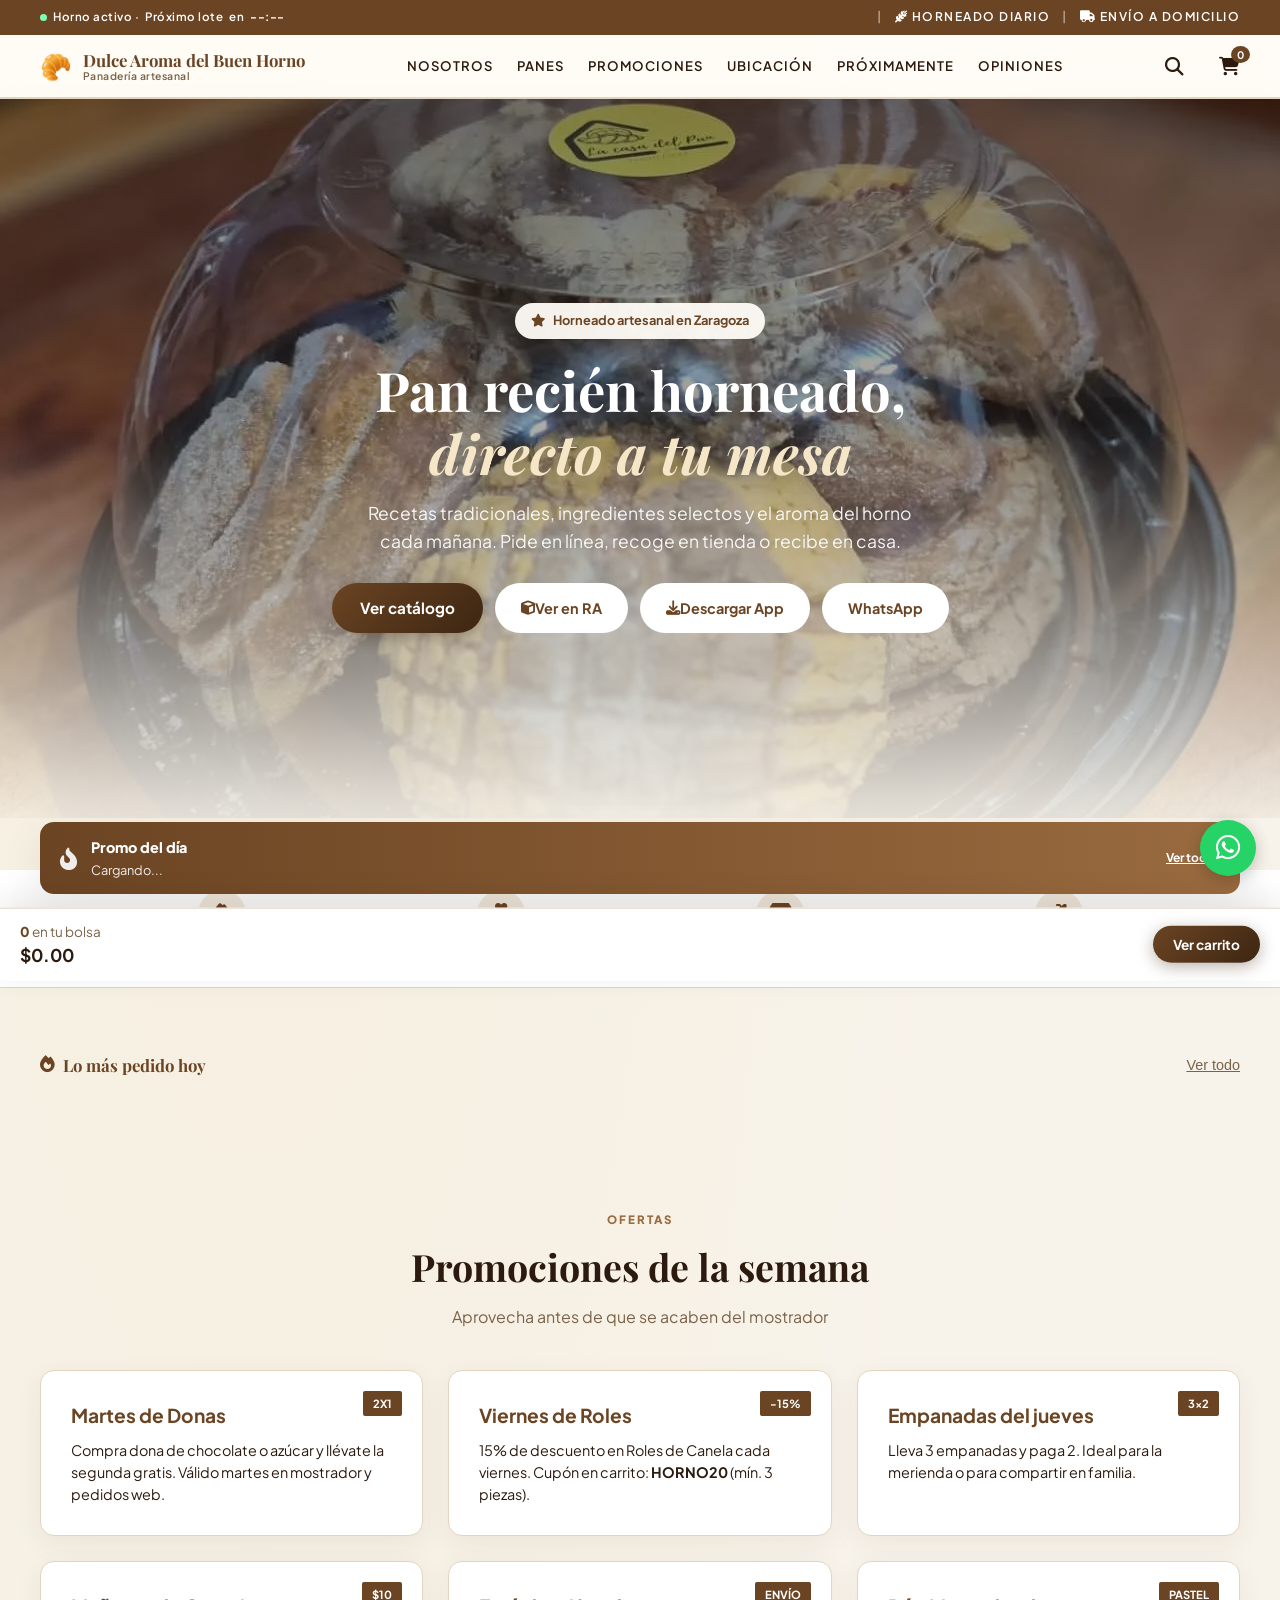
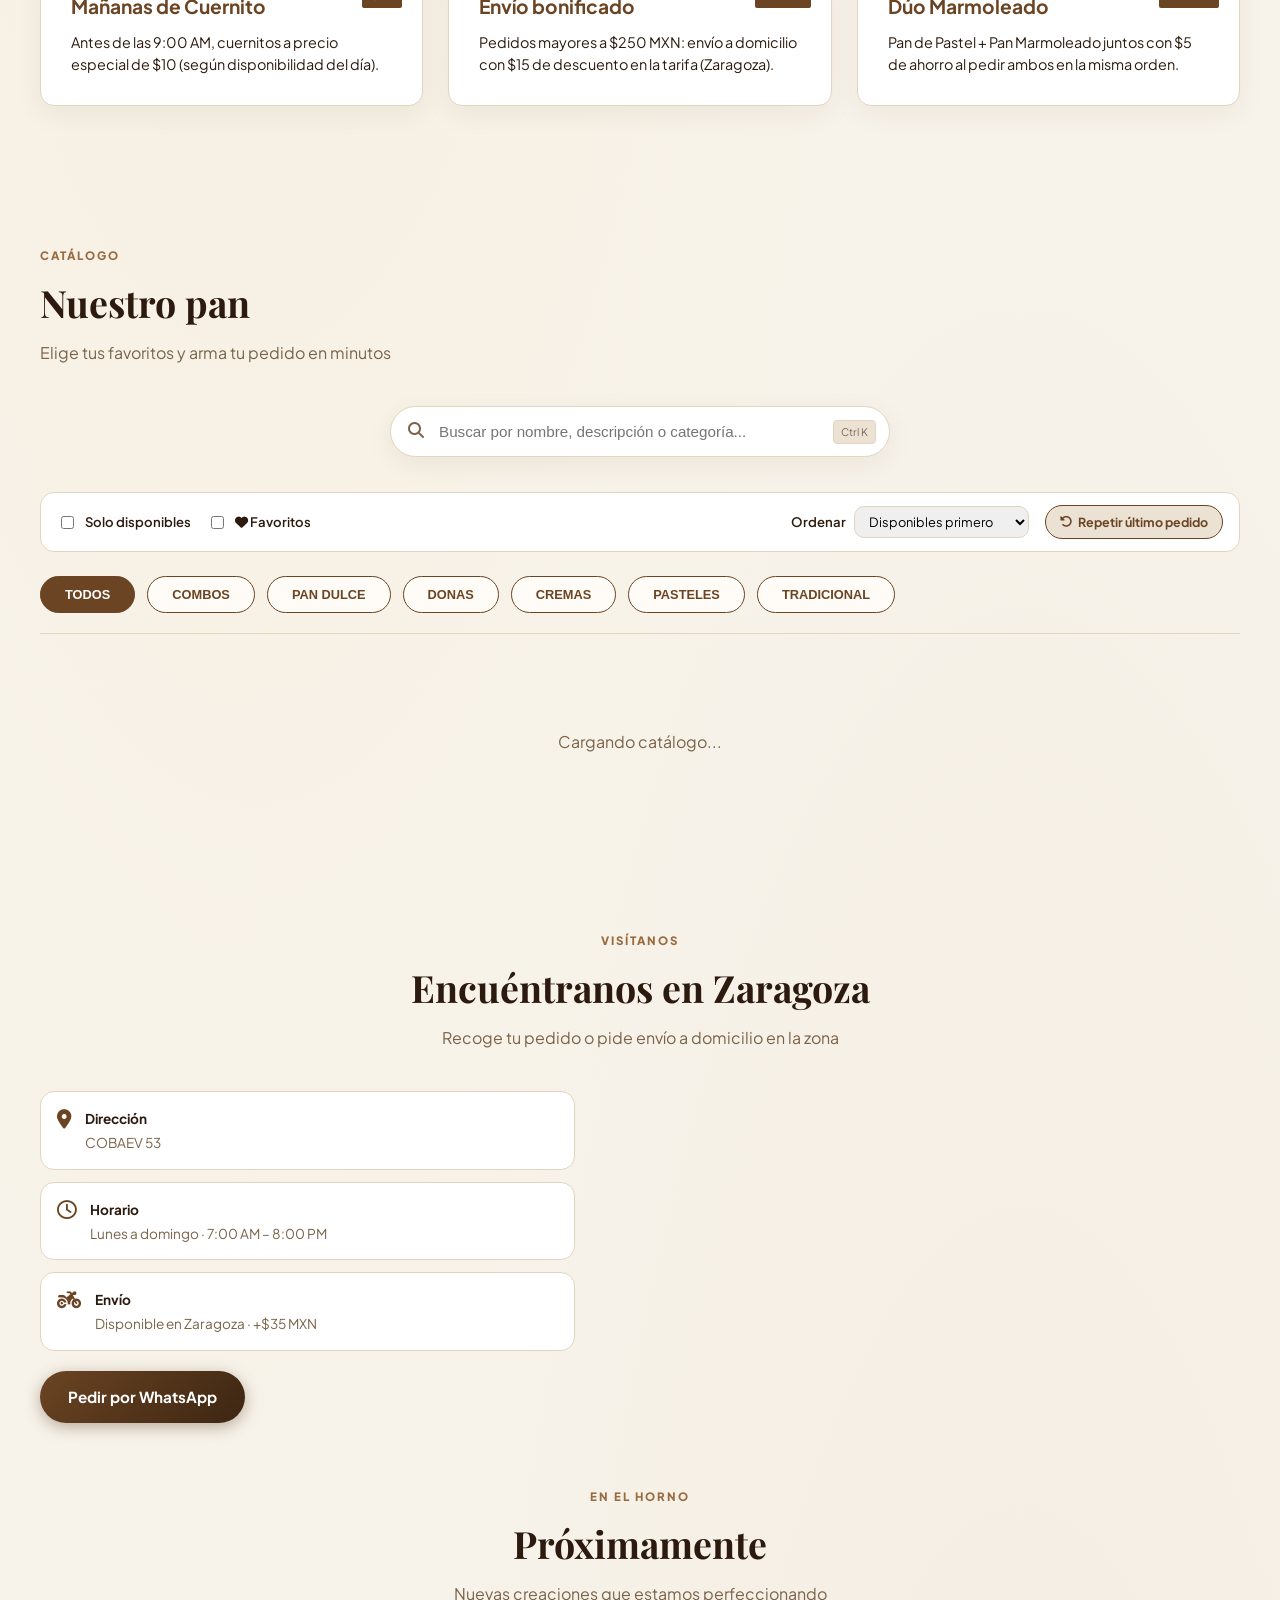
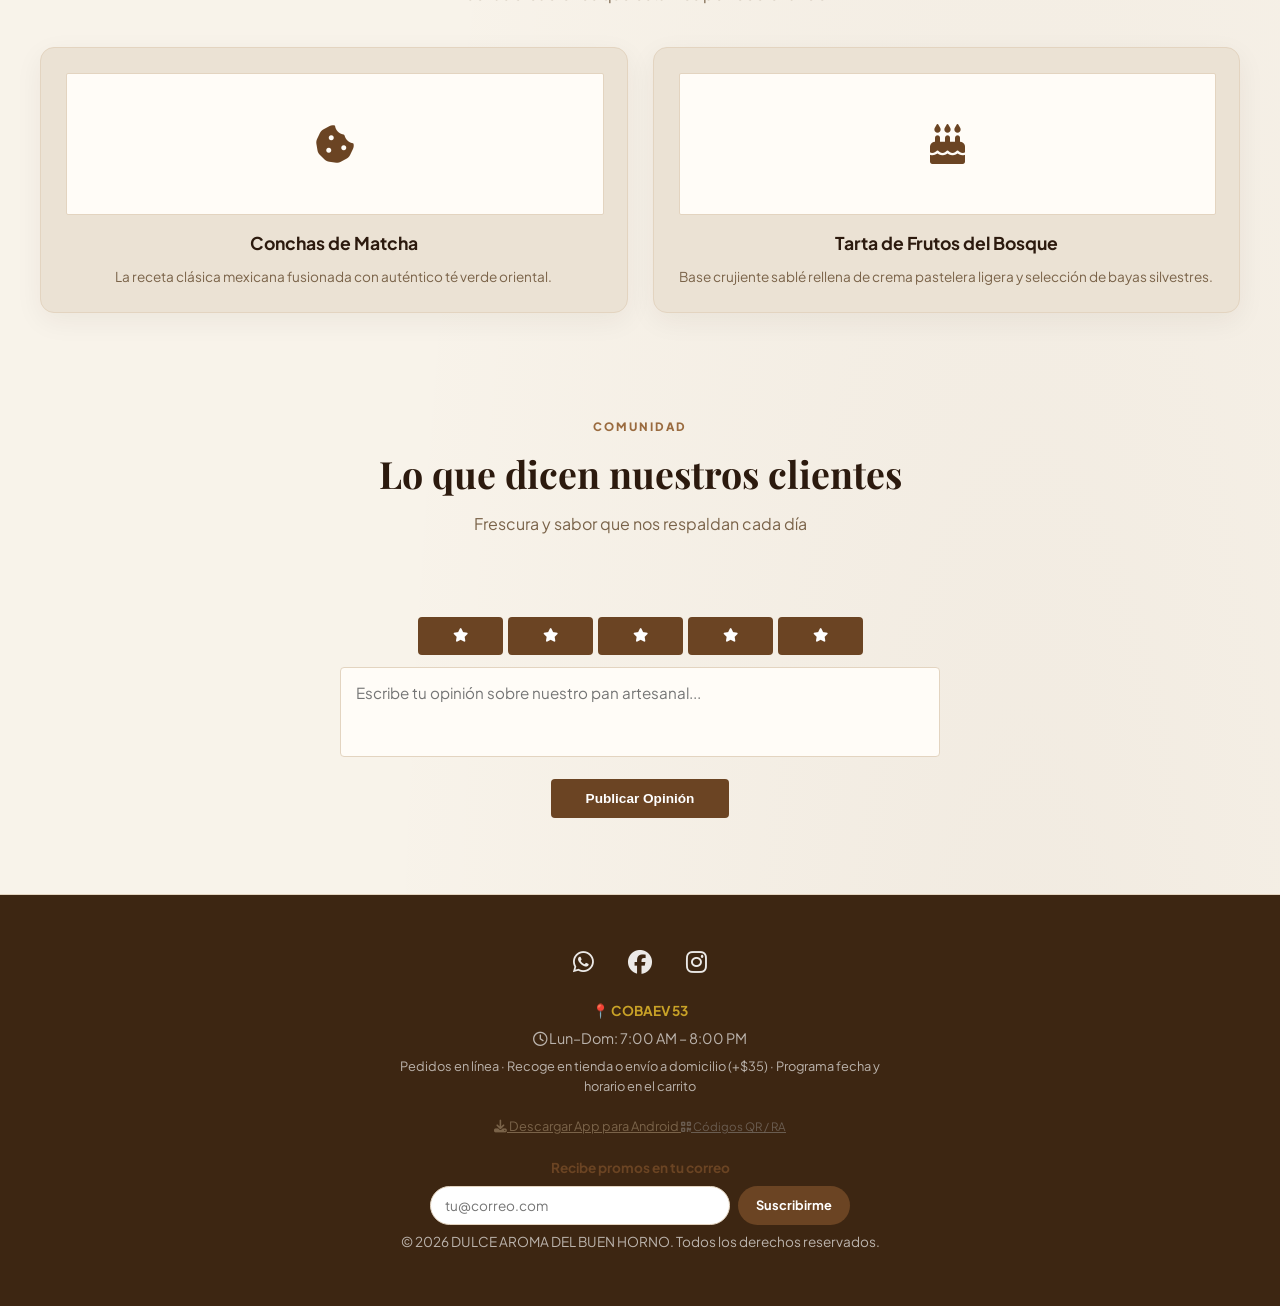
==== commit 384cdc60: "Actualización App" ====
--- a/index.html
+++ b/index.html
@@ -666,27 +666,26 @@
     <script type="module" src="js/script.js"></script>
     
   <nav class="mobile-bottom-nav">
-    <a href="#inicio" class="bottom-nav-item active">
+    <a href="#inicio" class="bottom-nav-item active" id="navInicio">
         <i class="fas fa-home"></i>
         <span>Inicio</span>
     </a>
-    <a href="#productos" class="bottom-nav-item">
+    <a href="#productos" class="bottom-nav-item" id="navPanes">
         <i class="fas fa-bread-slice"></i>
         <span>Panes</span>
     </a>
-    <a href="#" class="bottom-nav-item" onclick="openSide('cartSidebar'); return false;">
+    <button type="button" class="bottom-nav-item" id="navBolsa">
         <i class="fas fa-shopping-basket"></i>
         <span>Bolsa</span>
-    </a>
-    <!-- NUEVO: pestaña Premios -->
-    <a href="#" class="bottom-nav-item" id="btnNavPremios" onclick="abrirPanelPremios(); return false;">
+    </button>
+    <button type="button" class="bottom-nav-item" id="btnNavPremios">
         <i class="fas fa-gift"></i>
         <span>Premios</span>
-    </a>
-    <a href="#" class="bottom-nav-item" onclick="openSide('sideCuenta'); return false;">
+    </button>
+    <button type="button" class="bottom-nav-item" id="navPerfil">
         <i class="fas fa-user"></i>
         <span>Perfil</span>
-    </a>
+    </button>
 </nav>
 <!-- ===== PANEL PREMIOS (QR + RASPA Y GANA) ===== -->
 <div id="panelPremios" class="panel-premios" hidden>
--- a/css/style.css
+++ b/css/style.css
@@ -2229,6 +2229,15 @@
         background-color: var(--cafe) !important;
         border-radius: 2px !important;
     }
+    /* El panel de perfil y carrito deben aparecer sobre la barra inferior */
+.side-panel.active {
+    z-index: 100020 !important;
+}
+/* El overlay del panel premios también */
+.overlay-premios:not([hidden]) {
+    display: block;
+    z-index: 100009;
+}
 
 } /* Fin @media (max-width: 768px) */
 
@@ -2249,9 +2258,13 @@
     transform: translateY(0);
     display: block !important;
 }
+/* DESPUÉS — CORRECTO */
 .panel-premios[hidden] {
-    display: block !important; /* La animación maneja la visibilidad */
+    display: none;
     pointer-events: none;
+}
+.panel-premios:not([hidden]) {
+    display: block;
 }
 .panel-premios-header {
     display: flex;
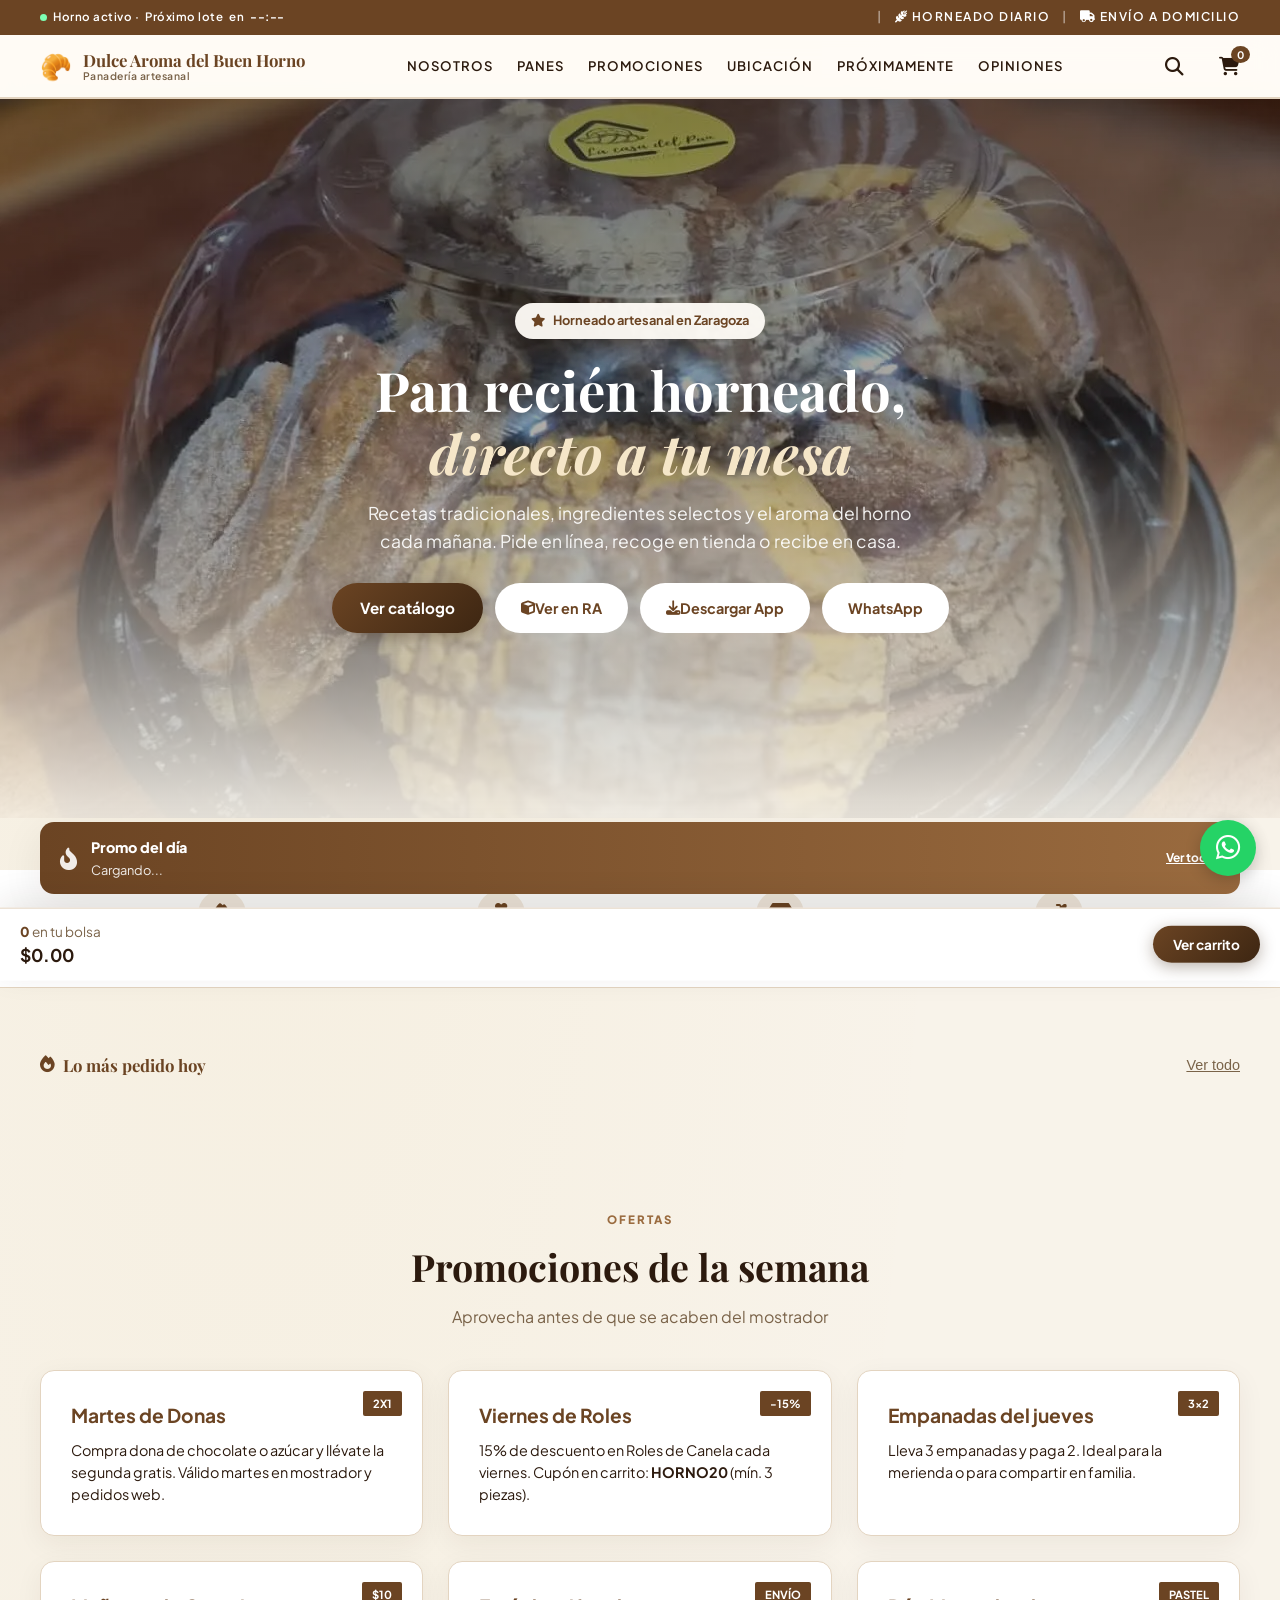
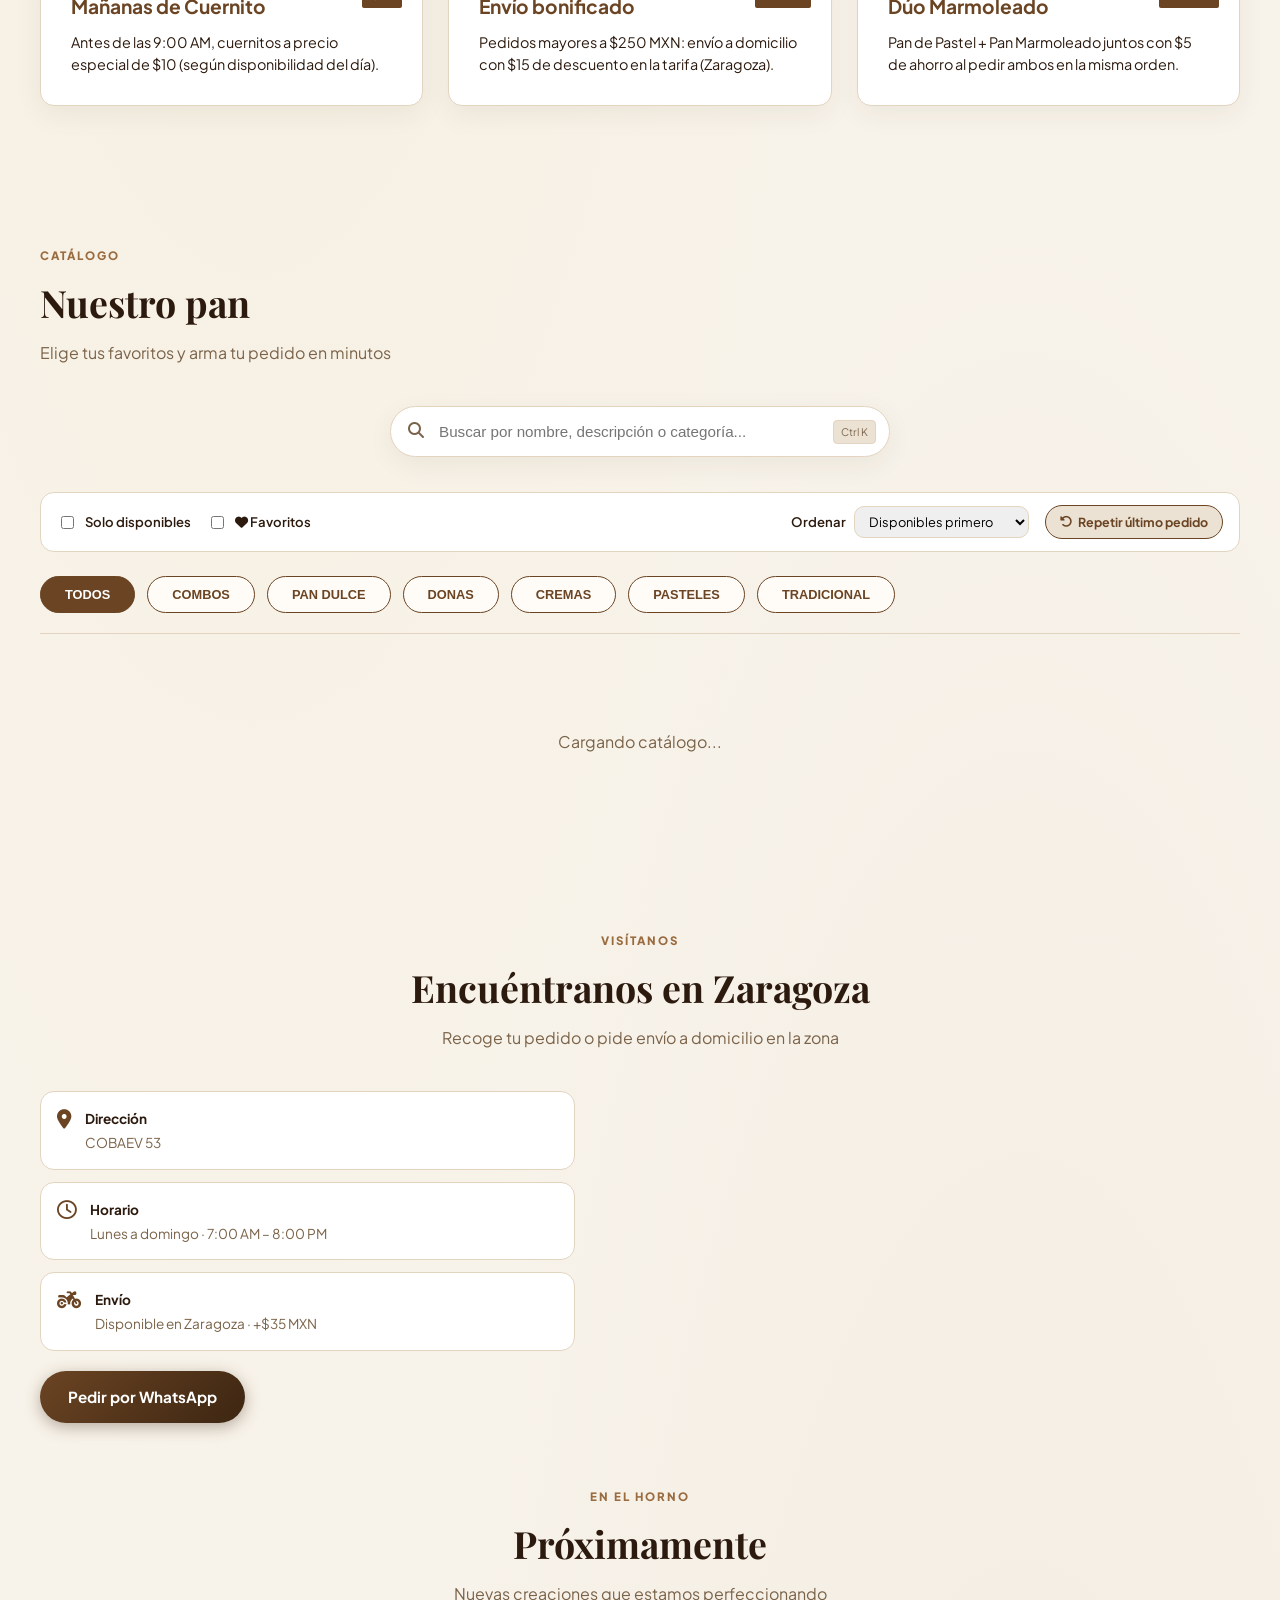
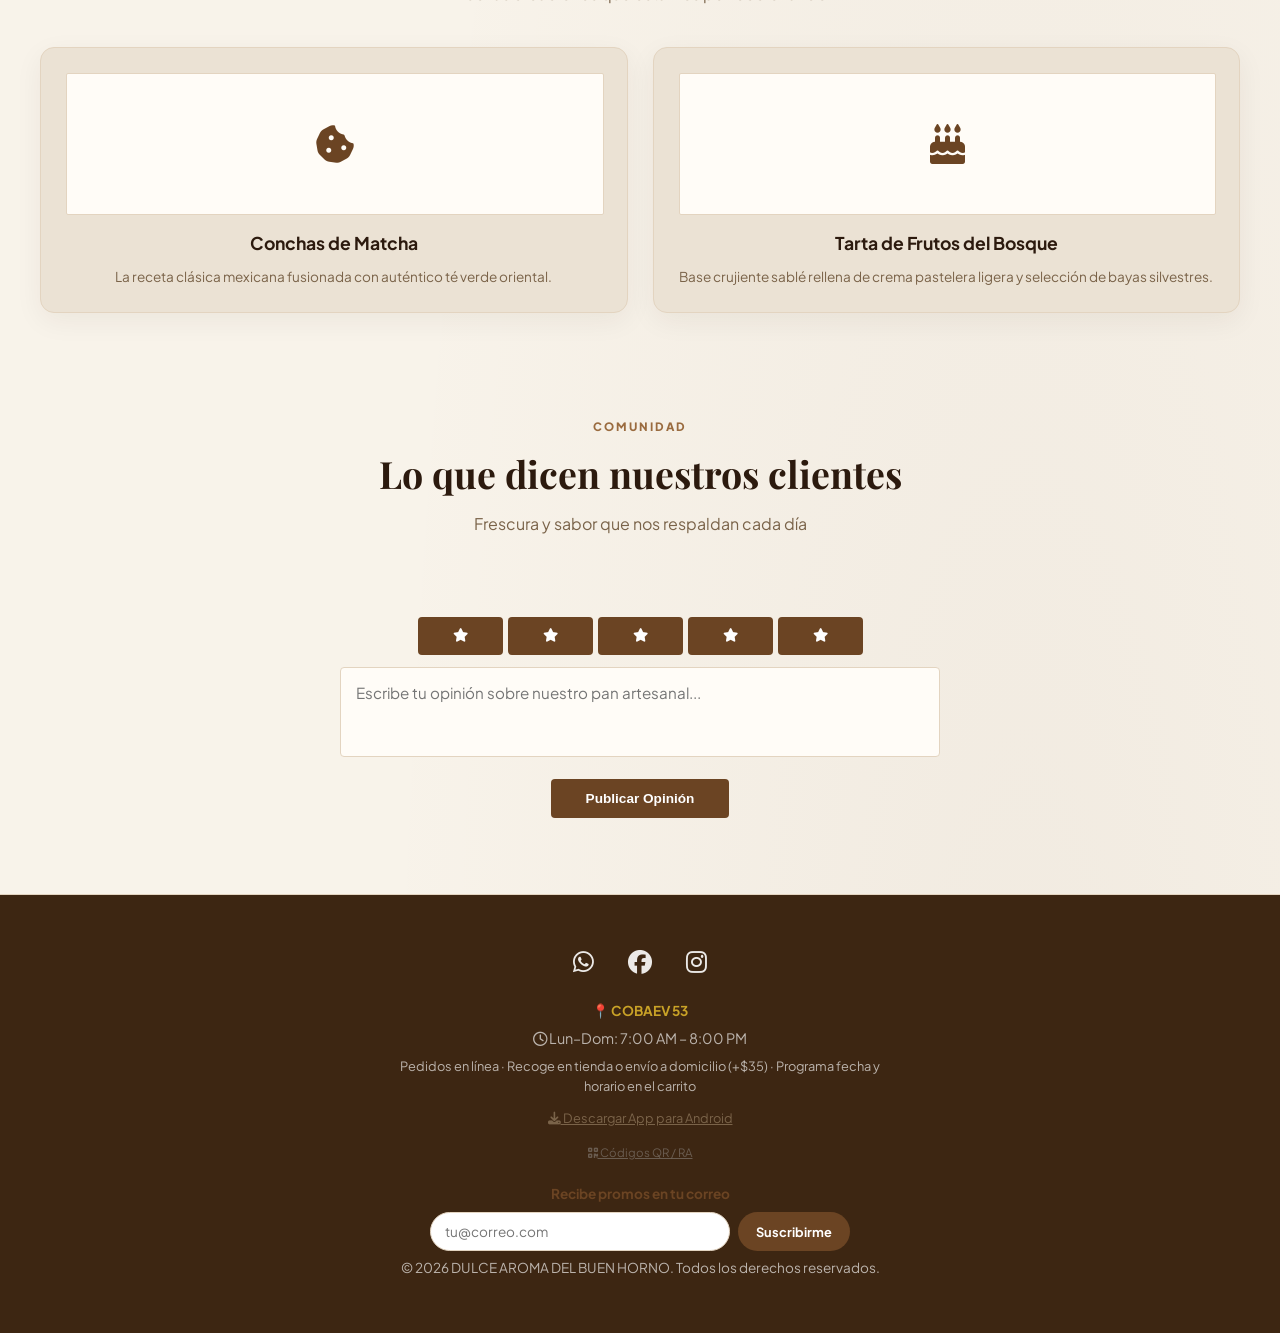
==== commit 50f0ebad: "Update index.html" ====
--- a/index.html
+++ b/index.html
@@ -6,17 +6,17 @@
     <meta name="viewport" content="width=device-width, initial-scale=1.0">
     <style>
         html, body {
-            overflow-x: hidden;
-            width: 100%;
-            margin: 0;
-            padding: 0;
-            -webkit-user-select: none;
-            user-select: none;
-            -webkit-tap-highlight-color: transparent;
-        }
-        body {
-            overscroll-behavior-y: none;
-        }
+    overflow-x: hidden;
+    width: 100%;
+    margin: 0;
+    padding: 0;
+    -webkit-user-select: none;
+    user-select: none;
+    -webkit-tap-highlight-color: transparent;
+}
+body {
+    overscroll-behavior-y: auto;
+}
     </style>
     <title>DULCE AROMA DEL BUEN HORNO - Panadería Artesanal en Zaragoza</title>
     <meta name="description" content="Pan artesanal horneado diario en Zaragoza. Pan dulce, donas, pasteles y combos. Pide en línea y recoge en tienda.">
@@ -358,7 +358,7 @@
             <div class="hero-actions">
                 <button type="button" class="btn-primario" onclick="scrollAlCatalogo()">Ver catálogo</button>
             <a href="ra.html" class="btn-secundario-hero"><i class="fa-solid fa-cube" aria-hidden="true"></i> Ver en RA</a>
-            <a href="/app.apk" download class="btn-secundario-hero btn-instalar-app" id="btnInstalarApp">
+            <a href="https://github.com/educyto08-spec/dulce-aroma-del-buen-horno/releases/download/v1.0.0/app-debug.apk" download class="btn-secundario-hero btn-instalar-app" id="btnInstalarApp" target="_blank">
     <i class="fa-solid fa-download" aria-hidden="true"></i> Descargar App
 </a>
             <a href="https://wa.me/529223773794" class="btn-secundario-hero" target="_blank" rel="noopener noreferrer">WhatsApp</a>
@@ -595,9 +595,10 @@
         <p class="footer-horario"><i class="fa-regular fa-clock" aria-hidden="true"></i> Lun–Dom: 7:00 AM – 8:00 PM</p>
         <p class="footer-aviso">Pedidos en línea · Recoge en tienda o envío a domicilio (+$35) · Programa fecha y horario en el carrito</p>
         <p class="footer-app-pronto" id="footerAppMovil">
-            <a href="/app.apk" download style="color:inherit;">
-    <i class="fa-solid fa-download"></i> Descargar App para Android
-</a>
+    <a href="https://github.com/educyto08-spec/dulce-aroma-del-buen-horno/releases/download/v1.0.0/app-debug.apk" download style="color:inherit;" target="_blank">
+        <i class="fa-solid fa-download"></i> Descargar App para Android
+    </a>
+</p>
         <button type="button" class="footer-link-discreto" id="btnToggleQrRa" aria-expanded="false" aria-controls="panelQrRa">
             <i class="fa-solid fa-qrcode" aria-hidden="true"></i> Códigos QR / RA
         </button>
--- a/css/style.css
+++ b/css/style.css
@@ -1785,38 +1785,34 @@
 @media (max-width: 768px) {
 
     /* --- CAMBIO RADICAL Y COMPLETO DE COLORES PARA LA APP (ESTILO REPOSTERÍA VIBRANTE / CHIC) --- */
+  
+
+    /* --- PALETA: HORNO Y BARRO — AESTHETIC --- */
     :root {
-        --cafe: #d44c77;                /* Rosa Pastel Encendido / Fresa Intenso */
-        --cafe-oscuro: #851c3e;         /* Arándano Profundo */
-        --cafe-claro: #e59bb1;          /* Rosa Suave / Algodón de azúcar */
-        --dorado: #b07ee6;              /* Lila Eléctrico / Dulce de violeta */
-
-        --crema-principal: #fff0f3;     /* Fondo Fresa con Crema muy claro */
-        --crema-suave: #ffffff;         /* Tarjetas y Header en blanco */
-        --pastel-rosa: #ffe3e8;         /* Bloques secundarios */
-        --pastel-albaricoque: #f0e3ff;  /* Bloques especiales */
-
-        --texto-oscuro: #3a0f1d;        /* Marrón Arándano ultra oscuro */
-        --texto-mutado: #a67c89;        /* Gris rosáceo */
-        --borde: #ffd0da;               /* Bordes rosados */
-
-        --sombra: 0 12px 30px rgba(212, 76, 119, 0.15);
-        --sombra-card: 0 6px 20px rgba(212, 76, 119, 0.08);
-        --radio: 24px;                  /* Estilo iOS/Android moderno */
-        --radio-sm: 14px;
+        --cafe: #a0522d;                /* Sienna — marrón rojizo del horno */
+        --cafe-oscuro: #6b2f12;         /* Barro quemado profundo */
+        --cafe-claro: #c47a4a;          /* Canela suave */
+        --dorado: #d4a853;              /* Miel dorada */
+
+        --crema-principal: #fdf6ee;     /* Vainilla muy claro — fondo base */
+        --crema-suave: #fffdf9;         /* Blanco marfil para cards */
+        --pastel-rosa: #f5e6d3;         /* Melocotón suave */
+        --pastel-albaricoque: #ede0cc;  /* Almendra tostada clara */
+
+        --texto-oscuro: #2e1a0e;        /* Chocolate casi negro */
+        --texto-mutado: #8a6045;        /* Canela oscura */
+        --borde: #e8d5bc;               /* Borde trigo */
+
+        --sombra: 0 12px 32px rgba(100, 45, 18, 0.13);
+        --sombra-card: 0 6px 20px rgba(100, 45, 18, 0.08);
+        --radio: 20px;
+        --radio-sm: 12px;
     }
 
     /* ==========================================================================
        🌐 BASE DE LA APP: BODY Y BARRA SUPERIOR
        ========================================================================== */
-
-    body {
-        background-image: none !important;
-        background-color: var(--crema-principal) !important;
-        color: var(--texto-oscuro) !important;
-        padding-bottom: 70px !important;
-        overscroll-behavior-y: contain !important; /* 🧊 Bloquea el estiramiento o rebote blanco del navegador */
-    }
+body { overscroll-behavior-y: auto; }
 
     .top-bar {
         background-color: var(--cafe) !important;
@@ -2314,3 +2310,19 @@
     transition: opacity 0.3s ease;
 }
 .overlay-premios[hidden] { display: none; }
+
+/* Quitar efecto visual de selección en botones de la barra inferior */
+.mobile-bottom-nav button.bottom-nav-item {
+    background: none;
+    border: none;
+    outline: none;
+    -webkit-appearance: none;
+    appearance: none;
+    cursor: pointer;
+    font-family: inherit;
+}
+.mobile-bottom-nav button.bottom-nav-item:focus,
+.mobile-bottom-nav button.bottom-nav-item:focus-visible {
+    outline: none;
+    box-shadow: none;
+}
